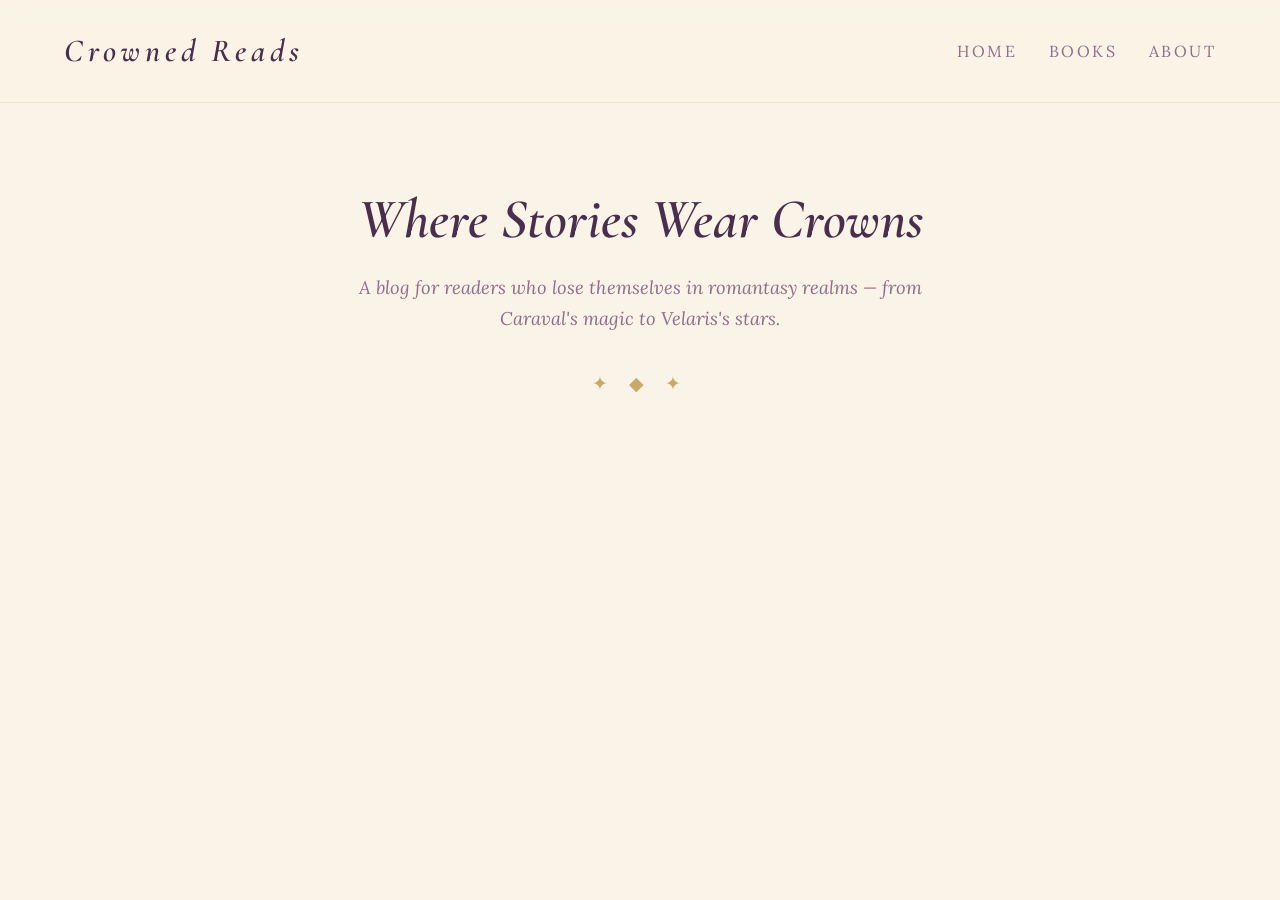
==== index.html @ 57300df1 "2. aşama tamamladım.Pageler kaldı." ====
<!DOCTYPE html>
<html lang="en">
<head>
  <meta charset="UTF-8" />
  <meta name="viewport" content="width=device-width, initial-scale=1.0" />
  <title>Crowned Reads — A Romantasy Book Blog</title>

  <!-- Google Fonts: Cormorant Garamond (italic headings) + Lora (body) -->
  <link rel="preconnect" href="https://fonts.googleapis.com" />
  <link rel="preconnect" href="https://fonts.gstatic.com" crossorigin />
  <link
    href="https://fonts.googleapis.com/css2?family=Cormorant+Garamond:ital,wght@0,400;0,600;1,400;1,600&family=Lora:wght@400;600&display=swap"
    rel="stylesheet"
  />

  <!-- Our compiled stylesheet -->
  <link rel="stylesheet" href="css/main.css" />
</head>

 <body>
  <!-- ============== HEADER ============== -->
  <header class="site-header">
    <div class="container site-header__inner">

    <!-- Logo -->
    <a href="index.html" class="logo">
      <span class="logo__text">Crowned Reads</span>
    </a>

    <!-- Navigation -->
    <nav class="main-nav">
      <ul class="main-nav__list">
        <li><a href="index.html" class="main-nav__link">Home</a></li>
        <li><a href="book.html" class="main-nav__link">Books</a></li>
        <li><a href="about.html" class="main-nav__link">About</a></li>
      </ul>
    </nav>

    </div>
  </header>

  <!-- ============== HERO ============== -->
  <section class="hero">
    <div class="container">
      <h1 class="hero__title">Where Stories Wear Crowns</h1>
      <p class="hero__subtitle">
        A blog for readers who lose themselves in romantasy realms —
        from Caraval's magic to Velaris's stars.
      </p>
      <div class="divider">✦ ◆ ✦</div>
    </div>
  </section>

  <!-- JavaScript -->
  <script src="js/main.js"></script>
</body>
</html>
---- css/main.css ----
* {
  margin: 0;
  padding: 0;
  -webkit-box-sizing: border-box;
          box-sizing: border-box;
}

body {
  font-family: "Lora", "Georgia", serif;
  font-size: 16px;
  line-height: 1.7;
  color: #2C1B2E;
  background-color: #FAF3E7;
  min-height: 100vh;
}

h1, h2, h3, h4 {
  font-family: "Cormorant Garamond", "Georgia", serif;
  font-style: italic;
  color: #4A2E4D;
  font-weight: 600;
  line-height: 1.3;
}

h1 {
  font-size: 3rem;
}

h2 {
  font-size: 2.25rem;
}

h3 {
  font-size: 1.5rem;
}

p {
  margin-bottom: 1rem;
}

a {
  color: #8E6E8A;
  text-decoration: none;
  -webkit-transition: color 0.3s ease;
  transition: color 0.3s ease;
}
a:hover {
  color: #D8A7B1;
}

.container {
  max-width: 1200px;
  margin: 0 auto;
  padding: 0 1.5rem;
}

.divider {
  display: -webkit-box;
  display: -ms-flexbox;
  display: flex;
  -webkit-box-align: center;
      -ms-flex-align: center;
          align-items: center;
  -webkit-box-pack: center;
      -ms-flex-pack: center;
          justify-content: center;
  margin: 2rem 0;
  color: #C9A86A;
  font-size: 1.2rem;
  letter-spacing: 0.5rem;
}

.site-header {
  background-color: rgba(250, 243, 231, 0.92);
  border-bottom: 1px solid rgba(142, 110, 138, 0.15);
  padding: 1.5rem 0;
  position: sticky;
  top: 0;
  z-index: 100;
  backdrop-filter: blur(8px);
}
.site-header__inner {
  display: -webkit-box;
  display: -ms-flexbox;
  display: flex;
  -webkit-box-align: center;
      -ms-flex-align: center;
          align-items: center;
  -webkit-box-pack: justify;
      -ms-flex-pack: justify;
          justify-content: space-between;
  gap: 2rem;
  -ms-flex-wrap: wrap;
      flex-wrap: wrap;
}

.logo {
  text-decoration: none;
  display: inline-block;
}
.logo__text {
  font-family: "Cormorant Garamond", "Georgia", serif;
  font-style: italic;
  font-weight: 600;
  font-size: 2rem;
  color: #4A2E4D;
  letter-spacing: 0.15em;
  -webkit-transition: color 0.3s ease;
  transition: color 0.3s ease;
}
.logo:hover .logo__text {
  color: #8E6E8A;
}

.main-nav__list {
  list-style: none;
  display: -webkit-box;
  display: -ms-flexbox;
  display: flex;
  gap: 2rem;
}
.main-nav__link {
  font-family: "Lora", "Georgia", serif;
  font-size: 1rem;
  color: #8E6E8A;
  text-transform: uppercase;
  letter-spacing: 0.15em;
  padding: 0.5rem 0;
  position: relative;
}
.main-nav__link::after {
  content: "";
  position: absolute;
  bottom: 0;
  left: 50%;
  width: 0;
  height: 1px;
  background-color: #C9A86A;
  -webkit-transition: all 0.3s ease;
  transition: all 0.3s ease;
  -webkit-transform: translateX(-50%);
          transform: translateX(-50%);
}
.main-nav__link:hover {
  color: #4A2E4D;
}
.main-nav__link:hover::after {
  width: 100%;
}

.hero {
  text-align: center;
  padding: 5rem 0 3rem;
}
.hero__title {
  font-size: 3.5rem;
  margin-bottom: 1rem;
}
.hero__subtitle {
  font-size: 1.15rem;
  color: #8E6E8A;
  max-width: 600px;
  margin: 0 auto 2rem;
  font-style: italic;
}/*# sourceMappingURL=main.css.map */
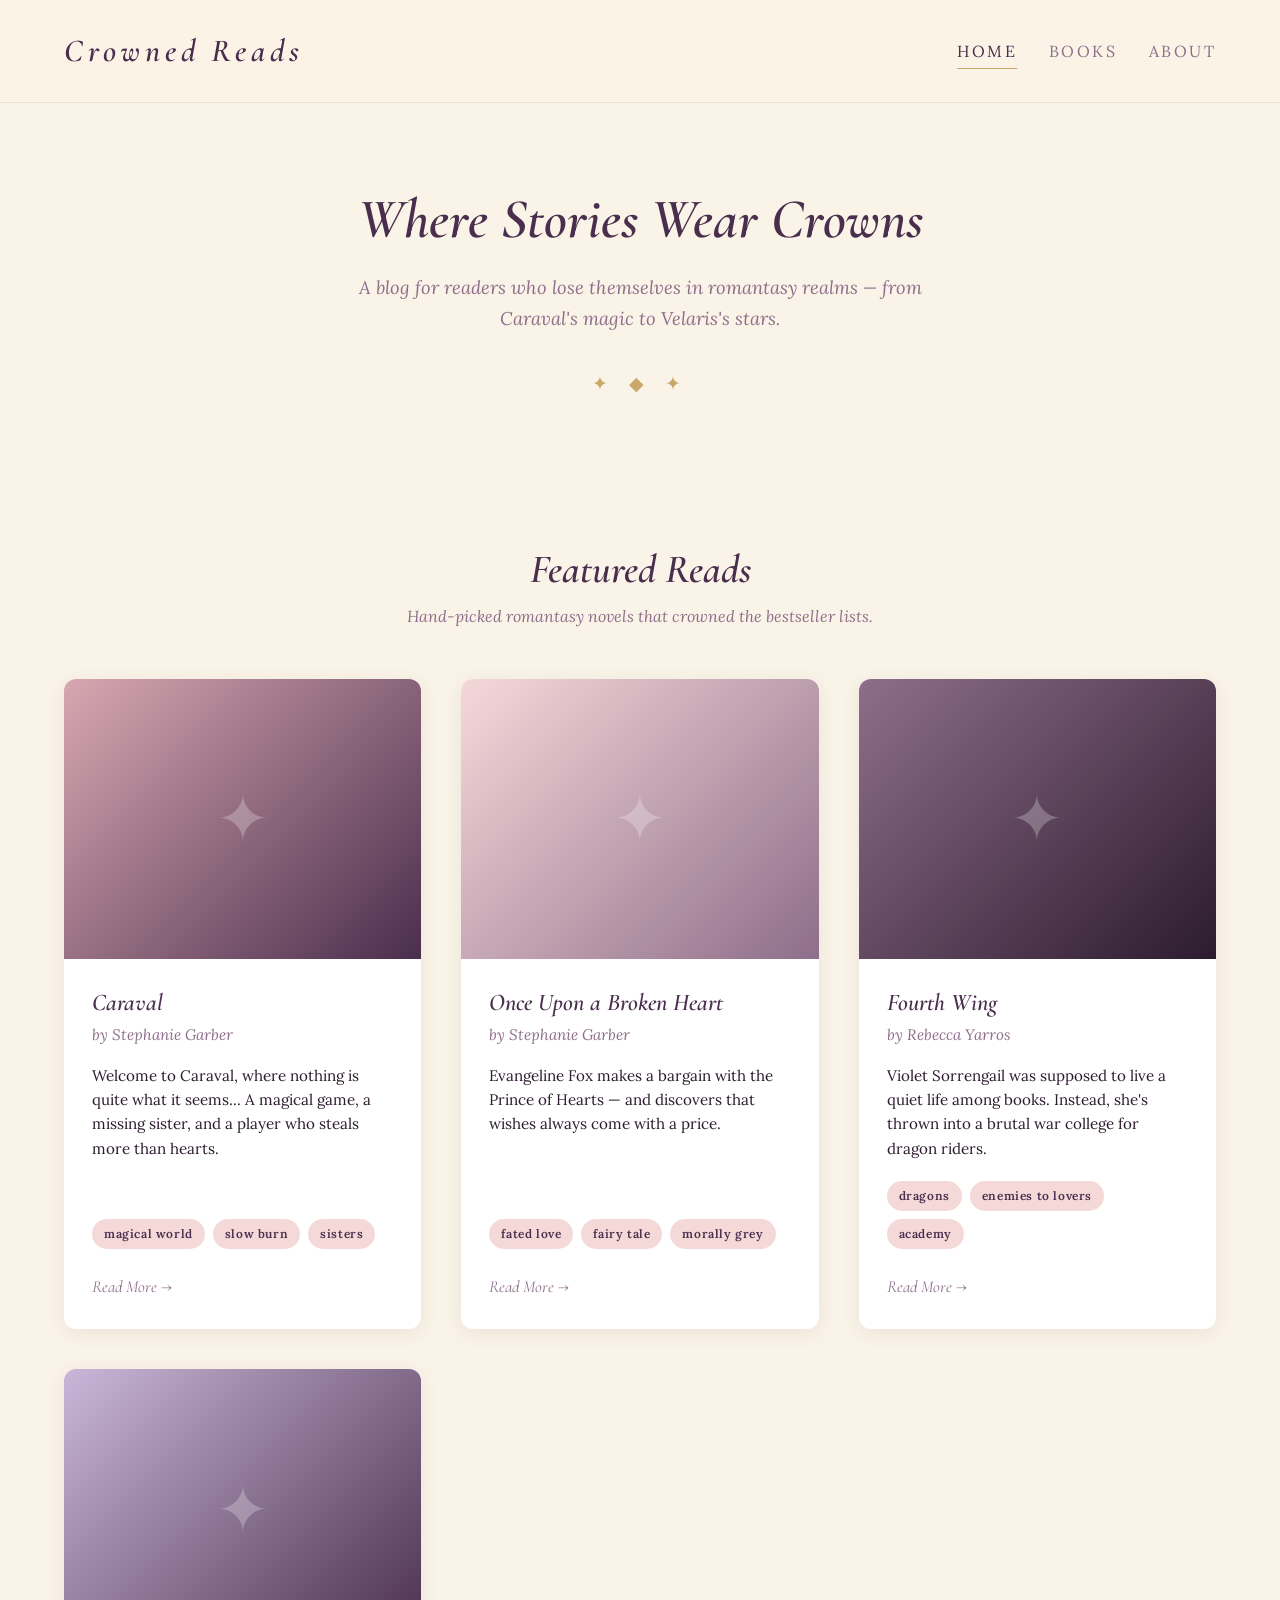
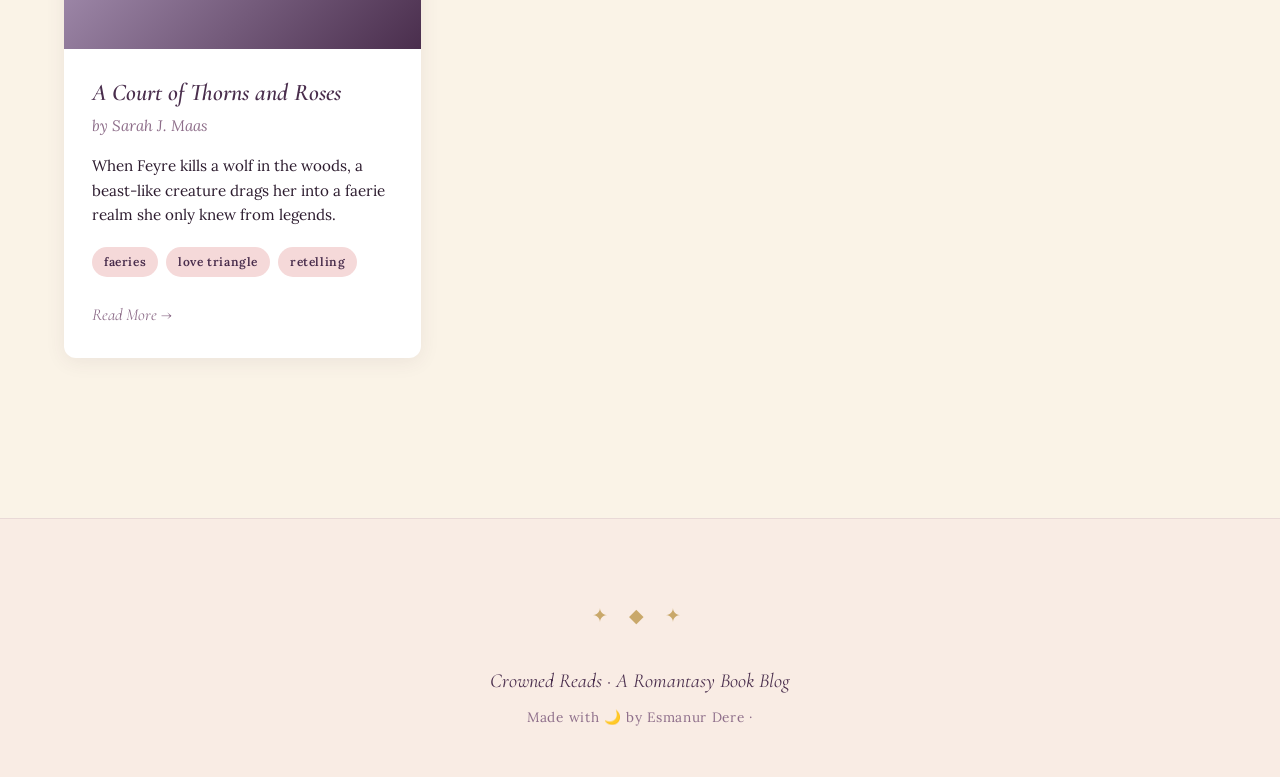
==== commit 761f9ea4: "Stage 3.1: Portre eklendi-Cardlar acildi." ====
--- a/index.html
+++ b/index.html
@@ -5,7 +5,7 @@
   <meta name="viewport" content="width=device-width, initial-scale=1.0" />
   <title>Crowned Reads — A Romantasy Book Blog</title>
 
-  <!-- Google Fonts: Cormorant Garamond (italic headings) + Lora (body) -->
+  <!-- Google Fonts -->
   <link rel="preconnect" href="https://fonts.googleapis.com" />
   <link rel="preconnect" href="https://fonts.gstatic.com" crossorigin />
   <link
@@ -13,29 +13,24 @@
     rel="stylesheet"
   />
 
-  <!-- Our compiled stylesheet -->
   <link rel="stylesheet" href="css/main.css" />
 </head>
 
- <body>
+<body>
+
   <!-- ============== HEADER ============== -->
   <header class="site-header">
     <div class="container site-header__inner">
-
-    <!-- Logo -->
-    <a href="index.html" class="logo">
-      <span class="logo__text">Crowned Reads</span>
-    </a>
-
-    <!-- Navigation -->
-    <nav class="main-nav">
-      <ul class="main-nav__list">
-        <li><a href="index.html" class="main-nav__link">Home</a></li>
-        <li><a href="book.html" class="main-nav__link">Books</a></li>
-        <li><a href="about.html" class="main-nav__link">About</a></li>
-      </ul>
-    </nav>
-
+      <a href="index.html" class="logo">
+        <span class="logo__text">Crowned Reads</span>
+      </a>
+      <nav class="main-nav">
+        <ul class="main-nav__list">
+          <li><a href="index.html" class="main-nav__link main-nav__link--active">Home</a></li>
+          <li><a href="book.html" class="main-nav__link">Books</a></li>
+          <li><a href="about.html" class="main-nav__link">About</a></li>
+        </ul>
+      </nav>
     </div>
   </header>
 
@@ -51,7 +46,117 @@
     </div>
   </section>
 
-  <!-- JavaScript -->
+  <!-- ============== BOOK GRID ============== -->
+  <section class="books">
+    <div class="container">
+      <h2 class="section-title">Featured Reads</h2>
+      <p class="section-subtitle">
+        Hand-picked romantasy novels that crowned the bestseller lists.
+      </p>
+
+      <div class="book-grid">
+
+        <!-- Book 1: Caraval -->
+        <article class="book-card">
+          <div class="book-card__cover book-card__cover--caraval">
+            <img src="images/caraval.jpg" alt="Caraval book cover" onerror="this.style.display='none'" />
+          </div>
+          <div class="book-card__body">
+            <h3 class="book-card__title">Caraval</h3>
+            <p class="book-card__author">by Stephanie Garber</p>
+            <p class="book-card__excerpt">
+              Welcome to Caraval, where nothing is quite what it seems...
+              A magical game, a missing sister, and a player who steals more than hearts.
+            </p>
+            <div class="book-card__tags">
+              <span class="tag">magical world</span>
+              <span class="tag">slow burn</span>
+              <span class="tag">sisters</span>
+            </div>
+            <a href="book.html" class="book-card__link">Read More →</a>
+          </div>
+        </article>
+
+        <!-- Book 2: Once Upon a Broken Heart -->
+        <article class="book-card">
+          <div class="book-card__cover book-card__cover--once-upon">
+            <img src="images/once-upon.jpg" alt="Once Upon a Broken Heart book cover" onerror="this.style.display='none'" />
+          </div>
+          <div class="book-card__body">
+            <h3 class="book-card__title">Once Upon a Broken Heart</h3>
+            <p class="book-card__author">by Stephanie Garber</p>
+            <p class="book-card__excerpt">
+              Evangeline Fox makes a bargain with the Prince of Hearts —
+              and discovers that wishes always come with a price.
+            </p>
+            <div class="book-card__tags">
+              <span class="tag">fated love</span>
+              <span class="tag">fairy tale</span>
+              <span class="tag">morally grey</span>
+            </div>
+            <a href="book.html" class="book-card__link">Read More →</a>
+          </div>
+        </article>
+
+        <!-- Book 3: Fourth Wing -->
+        <article class="book-card">
+          <div class="book-card__cover book-card__cover--fourth-wing">
+            <img src="images/fourth-wing.jpg" alt="Fourth Wing book cover" onerror="this.style.display='none'" />
+          </div>
+          <div class="book-card__body">
+            <h3 class="book-card__title">Fourth Wing</h3>
+            <p class="book-card__author">by Rebecca Yarros</p>
+            <p class="book-card__excerpt">
+              Violet Sorrengail was supposed to live a quiet life among books.
+              Instead, she's thrown into a brutal war college for dragon riders.
+            </p>
+            <div class="book-card__tags">
+              <span class="tag">dragons</span>
+              <span class="tag">enemies to lovers</span>
+              <span class="tag">academy</span>
+            </div>
+            <a href="book.html" class="book-card__link">Read More →</a>
+          </div>
+        </article>
+
+        <!-- Book 4: ACOTAR -->
+        <article class="book-card">
+          <div class="book-card__cover book-card__cover--acotar">
+            <img src="images/acotar.jpg" alt="A Court of Thorns and Roses book cover" onerror="this.style.display='none'" />
+          </div>
+          <div class="book-card__body">
+            <h3 class="book-card__title">A Court of Thorns and Roses</h3>
+            <p class="book-card__author">by Sarah J. Maas</p>
+            <p class="book-card__excerpt">
+              When Feyre kills a wolf in the woods, a beast-like creature drags her
+              into a faerie realm she only knew from legends.
+            </p>
+            <div class="book-card__tags">
+              <span class="tag">faeries</span>
+              <span class="tag">love triangle</span>
+              <span class="tag">retelling</span>
+            </div>
+            <a href="book.html" class="book-card__link">Read More →</a>
+          </div>
+        </article>
+
+      </div>
+    </div>
+  </section>
+
+  <!-- ============== FOOTER ============== -->
+  <footer class="site-footer">
+    <div class="container">
+      <div class="divider">✦ ◆ ✦</div>
+      <p class="site-footer__text">
+        Crowned Reads · A Romantasy Book Blog
+      </p>
+      <p class="site-footer__credit">
+        Made with 🌙 by Esmanur Dere ·
+      </p>
+    </div>
+  </footer>
+
   <script src="js/main.js"></script>
 </body>
 </html>
--- a/css/main.css
+++ b/css/main.css
@@ -1,3 +1,4 @@
+@charset "UTF-8";
 * {
   margin: 0;
   padding: 0;
@@ -147,6 +148,12 @@
 .main-nav__link:hover::after {
   width: 100%;
 }
+.main-nav__link--active {
+  color: #4A2E4D;
+}
+.main-nav__link--active::after {
+  width: 100%;
+}
 
 .hero {
   text-align: center;
@@ -162,4 +169,468 @@
   max-width: 600px;
   margin: 0 auto 2rem;
   font-style: italic;
+}
+
+.section-title {
+  text-align: center;
+  font-size: 2.5rem;
+  margin-bottom: 0.5rem;
+}
+
+.section-subtitle {
+  text-align: center;
+  color: #8E6E8A;
+  font-style: italic;
+  margin-bottom: 3rem;
+}
+
+.books {
+  padding: 4rem 0 6rem;
+}
+
+.book-grid {
+  display: grid;
+  grid-template-columns: repeat(auto-fit, minmax(280px, 1fr));
+  gap: 2.5rem;
+}
+
+.book-card {
+  background-color: white;
+  border-radius: 12px;
+  overflow: hidden;
+  -webkit-box-shadow: 0 4px 20px rgba(74, 46, 77, 0.08);
+          box-shadow: 0 4px 20px rgba(74, 46, 77, 0.08);
+  -webkit-transition: -webkit-transform 0.4s ease, -webkit-box-shadow 0.4s ease;
+  transition: -webkit-transform 0.4s ease, -webkit-box-shadow 0.4s ease;
+  transition: transform 0.4s ease, box-shadow 0.4s ease;
+  transition: transform 0.4s ease, box-shadow 0.4s ease, -webkit-transform 0.4s ease, -webkit-box-shadow 0.4s ease;
+  display: -webkit-box;
+  display: -ms-flexbox;
+  display: flex;
+  -webkit-box-orient: vertical;
+  -webkit-box-direction: normal;
+      -ms-flex-direction: column;
+          flex-direction: column;
+}
+.book-card:hover {
+  -webkit-transform: translateY(-6px);
+          transform: translateY(-6px);
+  -webkit-box-shadow: 0 6px 24px rgba(74, 46, 77, 0.15);
+          box-shadow: 0 6px 24px rgba(74, 46, 77, 0.15);
+}
+.book-card__cover {
+  height: 280px;
+  position: relative;
+  overflow: hidden;
+  display: -webkit-box;
+  display: -ms-flexbox;
+  display: flex;
+  -webkit-box-align: center;
+      -ms-flex-align: center;
+          align-items: center;
+  -webkit-box-pack: center;
+      -ms-flex-pack: center;
+          justify-content: center;
+}
+.book-card__cover img {
+  width: 100%;
+  height: 100%;
+  -o-object-fit: cover;
+     object-fit: cover;
+  -o-object-position: center;
+     object-position: center;
+}
+.book-card__cover--caraval {
+  background: linear-gradient(135deg, #D8A7B1 0%, #4A2E4D 100%);
+}
+.book-card__cover--once-upon {
+  background: linear-gradient(135deg, #F5D9D9 0%, #8E6E8A 100%);
+}
+.book-card__cover--fourth-wing {
+  background: linear-gradient(135deg, #8E6E8A 0%, #2C1B2E 100%);
+}
+.book-card__cover--acotar {
+  background: linear-gradient(135deg, #C9B6D8 0%, #4A2E4D 100%);
+}
+.book-card__cover::after {
+  content: "✦";
+  position: absolute;
+  font-size: 4rem;
+  color: rgba(255, 255, 255, 0.25);
+  pointer-events: none;
+  z-index: 0;
+}
+.book-card__cover img {
+  position: relative;
+  z-index: 1;
+}
+.book-card__body {
+  padding: 1.75rem;
+  display: -webkit-box;
+  display: -ms-flexbox;
+  display: flex;
+  -webkit-box-orient: vertical;
+  -webkit-box-direction: normal;
+      -ms-flex-direction: column;
+          flex-direction: column;
+  -webkit-box-flex: 1;
+      -ms-flex: 1;
+          flex: 1;
+}
+.book-card__title {
+  font-size: 1.5rem;
+  margin-bottom: 0.25rem;
+  color: #4A2E4D;
+}
+.book-card__author {
+  font-style: italic;
+  color: #8E6E8A;
+  margin-bottom: 1rem;
+  font-size: 0.95rem;
+}
+.book-card__excerpt {
+  color: #2C1B2E;
+  font-size: 0.95rem;
+  margin-bottom: 1.25rem;
+  line-height: 1.6;
+  -webkit-box-flex: 1;
+      -ms-flex: 1;
+          flex: 1;
+}
+.book-card__tags {
+  display: -webkit-box;
+  display: -ms-flexbox;
+  display: flex;
+  -ms-flex-wrap: wrap;
+      flex-wrap: wrap;
+  gap: 0.5rem;
+  margin-bottom: 1.5rem;
+}
+.book-card__link {
+  font-family: "Cormorant Garamond", "Georgia", serif;
+  font-style: italic;
+  font-size: 1.05rem;
+  color: #8E6E8A;
+  -ms-flex-item-align: start;
+      align-self: flex-start;
+  -webkit-transition: color 0.3s ease, -webkit-transform 0.3s ease;
+  transition: color 0.3s ease, -webkit-transform 0.3s ease;
+  transition: color 0.3s ease, transform 0.3s ease;
+  transition: color 0.3s ease, transform 0.3s ease, -webkit-transform 0.3s ease;
+  display: inline-block;
+}
+.book-card__link:hover {
+  color: #4A2E4D;
+  -webkit-transform: translateX(4px);
+          transform: translateX(4px);
+}
+
+.tag {
+  background-color: #F5D9D9;
+  color: #4A2E4D;
+  font-size: 0.75rem;
+  font-weight: 600;
+  padding: 0.3rem 0.75rem;
+  border-radius: 50px;
+  letter-spacing: 0.05em;
+  text-transform: lowercase;
+  -webkit-transition: background-color 0.3s ease;
+  transition: background-color 0.3s ease;
+}
+.tag:hover {
+  background-color: #D8A7B1;
+  color: white;
+}
+
+.back-link {
+  display: inline-block;
+  margin-bottom: 2rem;
+  color: #8E6E8A;
+  font-style: italic;
+  font-size: 0.95rem;
+  -webkit-transition: color 0.3s ease, -webkit-transform 0.3s ease;
+  transition: color 0.3s ease, -webkit-transform 0.3s ease;
+  transition: color 0.3s ease, transform 0.3s ease;
+  transition: color 0.3s ease, transform 0.3s ease, -webkit-transform 0.3s ease;
+}
+.back-link:hover {
+  color: #4A2E4D;
+  -webkit-transform: translateX(-4px);
+          transform: translateX(-4px);
+}
+
+.book-detail {
+  padding: 3rem 0 5rem;
+}
+.book-detail__layout {
+  display: grid;
+  grid-template-columns: 1fr 1.5fr;
+  gap: 3rem;
+  margin-bottom: 3rem;
+}
+.book-detail__cover {
+  height: 500px;
+  border-radius: 12px;
+  overflow: hidden;
+  position: relative;
+  -webkit-box-shadow: 0 6px 24px rgba(74, 46, 77, 0.15);
+          box-shadow: 0 6px 24px rgba(74, 46, 77, 0.15);
+  display: -webkit-box;
+  display: -ms-flexbox;
+  display: flex;
+  -webkit-box-align: center;
+      -ms-flex-align: center;
+          align-items: center;
+  -webkit-box-pack: center;
+      -ms-flex-pack: center;
+          justify-content: center;
+}
+.book-detail__cover img {
+  width: 100%;
+  height: 100%;
+  -o-object-fit: cover;
+     object-fit: cover;
+  position: relative;
+  z-index: 1;
+}
+.book-detail__cover::after {
+  content: "✦";
+  position: absolute;
+  font-size: 6rem;
+  color: rgba(255, 255, 255, 0.3);
+  z-index: 0;
+}
+.book-detail__title {
+  font-size: 3rem;
+  margin-bottom: 0.25rem;
+}
+.book-detail__author {
+  font-style: italic;
+  color: #8E6E8A;
+  font-size: 1.15rem;
+  margin-bottom: 1.5rem;
+}
+.book-detail__tags {
+  display: -webkit-box;
+  display: -ms-flexbox;
+  display: flex;
+  -ms-flex-wrap: wrap;
+      flex-wrap: wrap;
+  gap: 0.5rem;
+  margin-bottom: 2rem;
+}
+.book-detail__description {
+  font-size: 1.05rem;
+  line-height: 1.8;
+  margin-bottom: 1.25rem;
+  color: #2C1B2E;
+}
+.book-detail__meta {
+  margin-top: 2rem;
+  padding-top: 1.5rem;
+  border-top: 1px solid rgba(142, 110, 138, 0.2);
+}
+.book-detail__meta p {
+  margin-bottom: 0.5rem;
+  color: #8E6E8A;
+  font-size: 0.95rem;
+}
+.book-detail__meta p strong {
+  color: #4A2E4D;
+  font-weight: 600;
+}
+
+.comments {
+  margin-top: 3rem;
+}
+
+.comment-form {
+  background-color: rgba(245, 217, 217, 0.3);
+  border: 1px dashed rgba(142, 110, 138, 0.4);
+  border-radius: 12px;
+  padding: 2rem;
+  text-align: center;
+  margin-bottom: 2.5rem;
+}
+.comment-form__placeholder {
+  color: #8E6E8A;
+  font-style: italic;
+  margin: 0;
+}
+
+.comment {
+  background-color: white;
+  border-radius: 12px;
+  padding: 1.5rem 1.75rem;
+  margin-bottom: 1rem;
+  -webkit-box-shadow: 0 4px 20px rgba(74, 46, 77, 0.08);
+          box-shadow: 0 4px 20px rgba(74, 46, 77, 0.08);
+  border-left: 3px solid #C9A86A;
+}
+.comment__header {
+  display: -webkit-box;
+  display: -ms-flexbox;
+  display: flex;
+  -webkit-box-pack: justify;
+      -ms-flex-pack: justify;
+          justify-content: space-between;
+  -webkit-box-align: baseline;
+      -ms-flex-align: baseline;
+          align-items: baseline;
+  margin-bottom: 0.75rem;
+  -ms-flex-wrap: wrap;
+      flex-wrap: wrap;
+  gap: 0.5rem;
+}
+.comment__author {
+  font-family: "Cormorant Garamond", "Georgia", serif;
+  font-style: italic;
+  font-weight: 600;
+  color: #4A2E4D;
+  font-size: 1.15rem;
+}
+.comment__date {
+  font-size: 0.85rem;
+  color: #8E6E8A;
+}
+.comment__text {
+  color: #2C1B2E;
+  line-height: 1.7;
+  margin: 0;
+}
+
+.about {
+  padding: 3rem 0 5rem;
+}
+.about__title {
+  text-align: center;
+  font-size: 3rem;
+  margin-bottom: 1rem;
+}
+.about__content {
+  max-width: 720px;
+  margin: 0 auto;
+}
+.about__content p {
+  font-size: 1.05rem;
+  line-height: 1.8;
+  margin-bottom: 1.25rem;
+}
+.about__content p em {
+  font-style: italic;
+  color: #8E6E8A;
+}
+.about__content p strong {
+  color: #4A2E4D;
+  font-weight: 600;
+}
+.about__content h2 {
+  font-size: 1.75rem;
+  margin-top: 2.5rem;
+  margin-bottom: 1rem;
+  text-align: center;
+}
+.about__list {
+  list-style: none;
+  text-align: center;
+  margin-bottom: 2rem;
+}
+.about__list li {
+  font-family: "Cormorant Garamond", "Georgia", serif;
+  font-style: italic;
+  color: #8E6E8A;
+  padding: 0.4rem 0;
+  font-size: 1.1rem;
+}
+.about__list li::before {
+  content: "✦ ";
+  color: #C9A86A;
+}
+
+.about__author {
+  display: grid;
+  grid-template-columns: 220px 1fr;
+  gap: 2.5rem;
+  -webkit-box-align: center;
+      -ms-flex-align: center;
+          align-items: center;
+  margin-top: 2rem;
+  padding: 2rem 0;
+}
+
+.about__portrait {
+  width: 220px;
+  height: 220px;
+  position: relative;
+  border-radius: 12px;
+  overflow: hidden;
+  -webkit-box-shadow: 0 6px 24px rgba(74, 46, 77, 0.15);
+          box-shadow: 0 6px 24px rgba(74, 46, 77, 0.15);
+  border: 3px solid #C9A86A;
+}
+.about__portrait::before {
+  content: "";
+  position: absolute;
+  inset: 6px;
+  border: 1px solid rgba(250, 243, 231, 0.85);
+  border-radius: calc(12px - 4px);
+  z-index: 2;
+  pointer-events: none;
+}
+.about__portrait::after {
+  content: "✦";
+  position: absolute;
+  top: -14px;
+  left: 50%;
+  -webkit-transform: translateX(-50%);
+          transform: translateX(-50%);
+  background-color: #FAF3E7;
+  color: #C9A86A;
+  font-size: 1.1rem;
+  padding: 0 0.5rem;
+  z-index: 3;
+}
+.about__portrait img {
+  width: 100%;
+  height: 100%;
+  -o-object-fit: cover;
+     object-fit: cover;
+  -o-object-position: center top;
+     object-position: center top;
+  display: block;
+  -webkit-transition: -webkit-transform 0.6s ease;
+  transition: -webkit-transform 0.6s ease;
+  transition: transform 0.6s ease;
+  transition: transform 0.6s ease, -webkit-transform 0.6s ease;
+}
+.about__portrait:hover img {
+  -webkit-transform: scale(1.05);
+          transform: scale(1.05);
+}
+
+.about__bio p {
+  margin-bottom: 1rem;
+}
+.about__bio p:last-child {
+  margin-bottom: 0;
+}
+
+.site-footer {
+  background-color: rgba(245, 217, 217, 0.3);
+  border-top: 1px solid rgba(142, 110, 138, 0.15);
+  padding: 3rem 0 2rem;
+  text-align: center;
+  margin-top: 4rem;
+}
+.site-footer__text {
+  font-family: "Cormorant Garamond", "Georgia", serif;
+  font-style: italic;
+  font-size: 1.25rem;
+  color: #4A2E4D;
+  margin-bottom: 0.5rem;
+}
+.site-footer__credit {
+  color: #8E6E8A;
+  font-size: 0.85rem;
+  letter-spacing: 0.05em;
 }/*# sourceMappingURL=main.css.map */
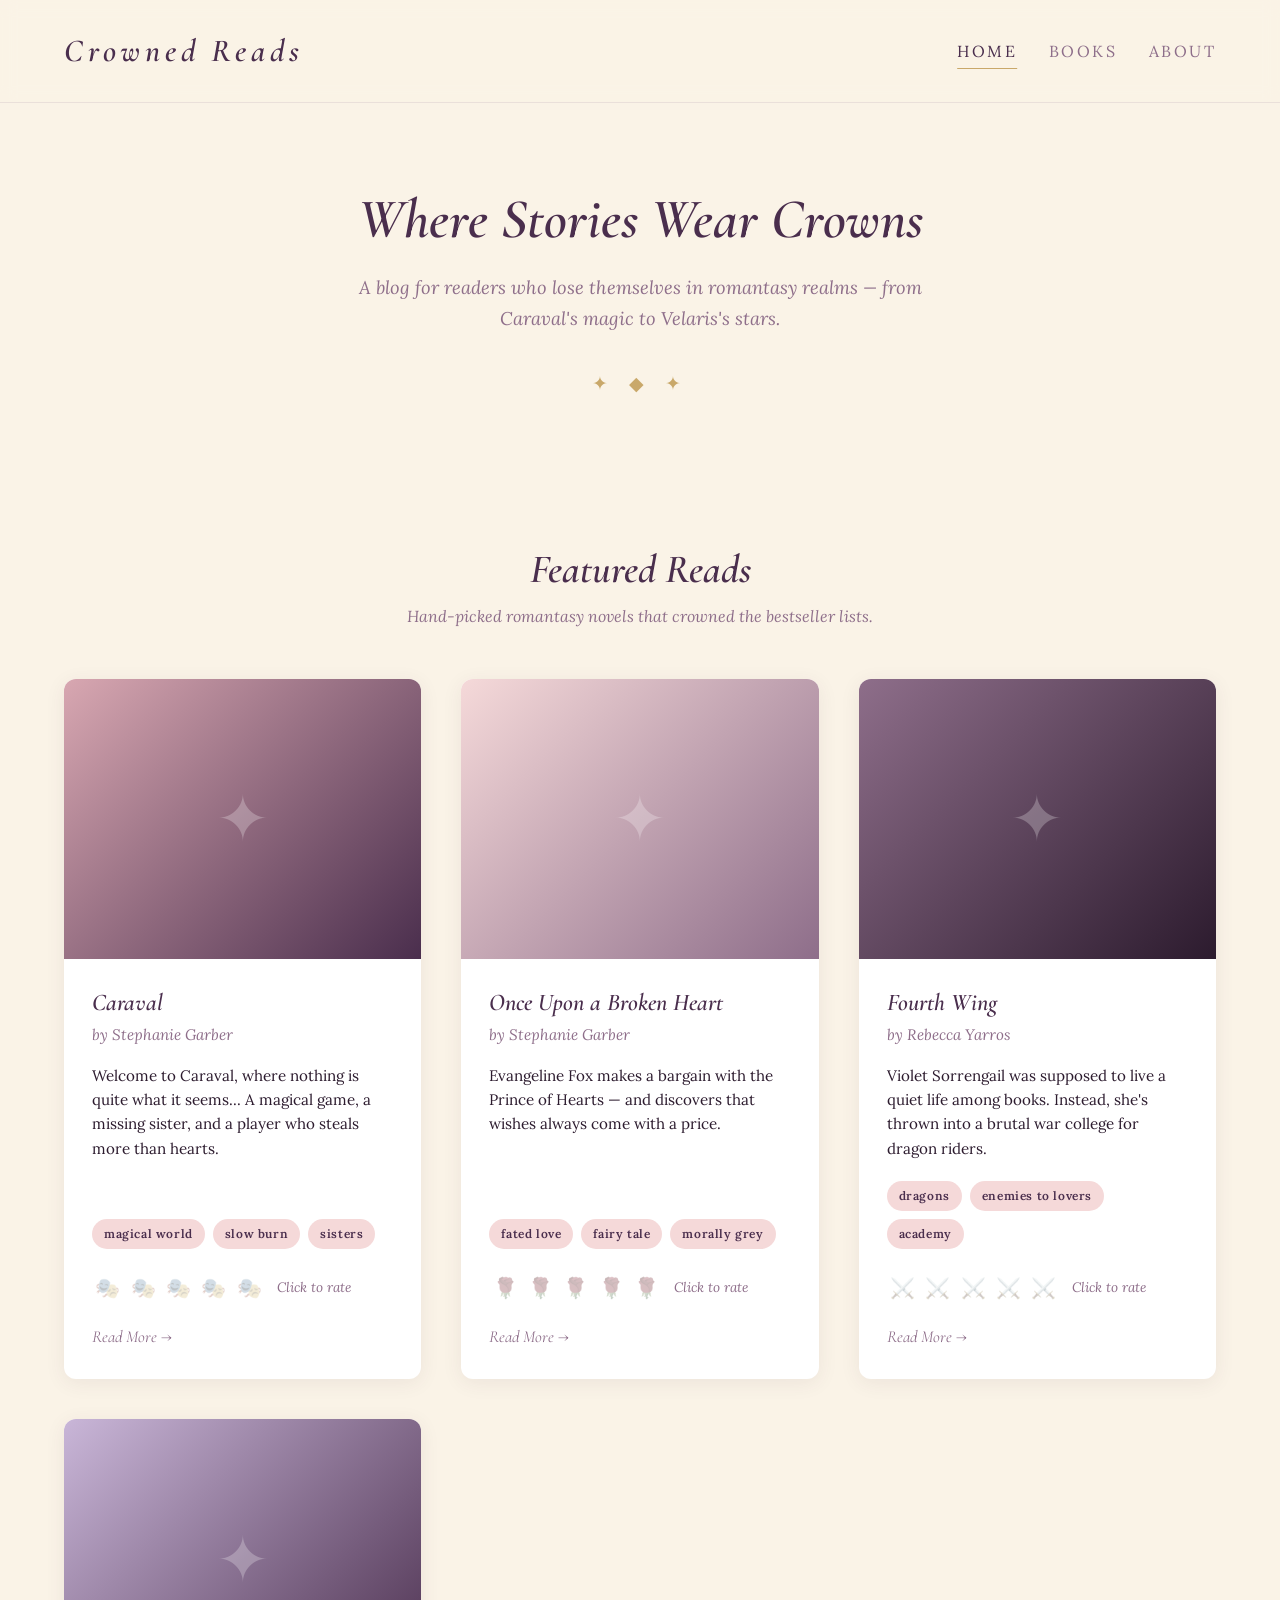
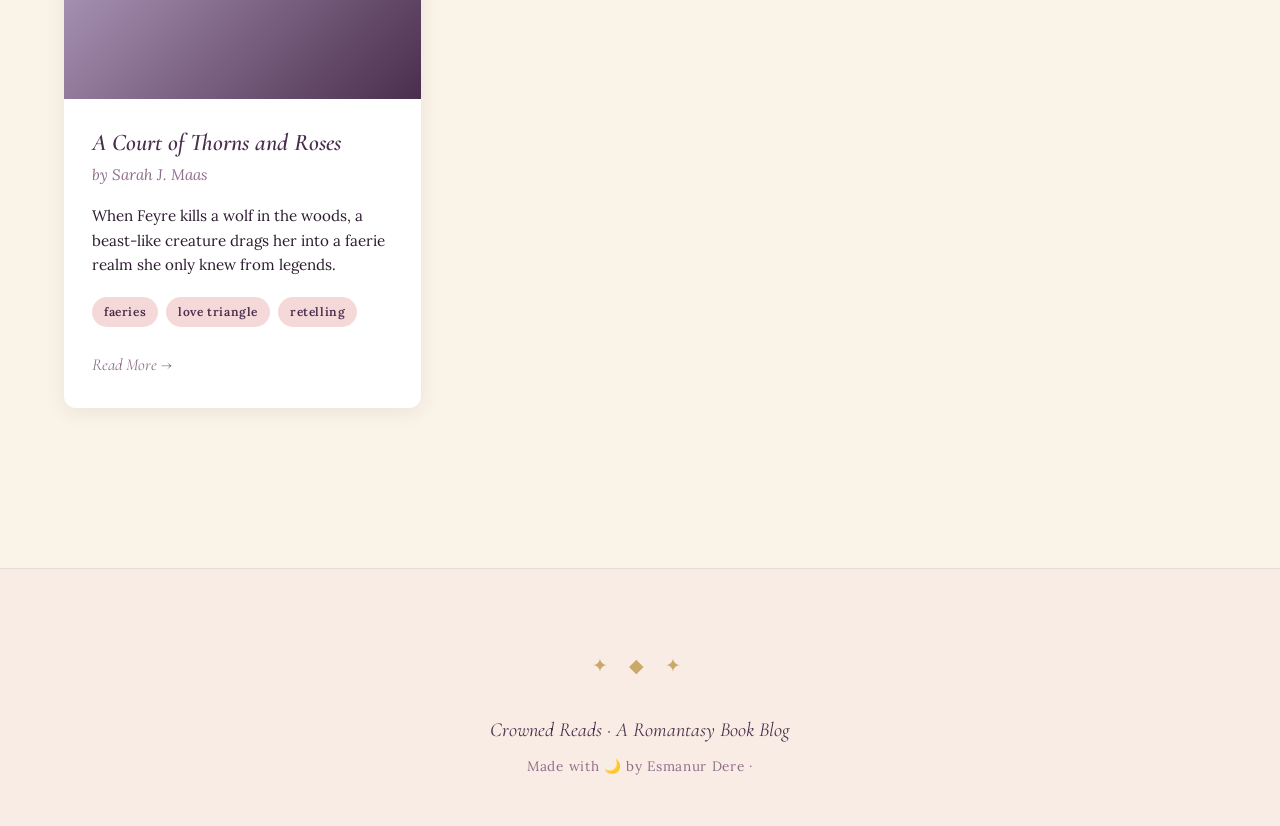
==== commit 8d7639b7: "Rating ekledim." ====
--- a/index.html
+++ b/index.html
@@ -73,6 +73,14 @@
               <span class="tag">slow burn</span>
               <span class="tag">sisters</span>
             </div>
+            <div class="book-rating" data-icon="🎭" data-book="caraval">
+  <button class="rating-icon" data-value="1" aria-label="Rate 1 of 5">🎭</button>
+  <button class="rating-icon" data-value="2" aria-label="Rate 2 of 5">🎭</button>
+  <button class="rating-icon" data-value="3" aria-label="Rate 3 of 5">🎭</button>
+  <button class="rating-icon" data-value="4" aria-label="Rate 4 of 5">🎭</button>
+  <button class="rating-icon" data-value="5" aria-label="Rate 5 of 5">🎭</button>
+  <span class="rating-text">Click to rate</span>
+            </div>
             <a href="book.html" class="book-card__link">Read More →</a>
           </div>
         </article>
@@ -94,6 +102,14 @@
               <span class="tag">fairy tale</span>
               <span class="tag">morally grey</span>
             </div>
+            <div class="book-rating" data-icon="🌹" data-book="once-upon">
+  <button class="rating-icon" data-value="1" aria-label="Rate 1 of 5">🌹</button>
+  <button class="rating-icon" data-value="2" aria-label="Rate 2 of 5">🌹</button>
+  <button class="rating-icon" data-value="3" aria-label="Rate 3 of 5">🌹</button>
+  <button class="rating-icon" data-value="4" aria-label="Rate 4 of 5">🌹</button>
+  <button class="rating-icon" data-value="5" aria-label="Rate 5 of 5">🌹</button>
+  <span class="rating-text">Click to rate</span>
+</div>
             <a href="book.html" class="book-card__link">Read More →</a>
           </div>
         </article>
@@ -115,6 +131,14 @@
               <span class="tag">enemies to lovers</span>
               <span class="tag">academy</span>
             </div>
+            <div class="book-rating" data-icon="⚔️" data-book="fourth-wing">
+  <button class="rating-icon" data-value="1" aria-label="Rate 1 of 5">⚔️</button>
+  <button class="rating-icon" data-value="2" aria-label="Rate 2 of 5">⚔️</button>
+  <button class="rating-icon" data-value="3" aria-label="Rate 3 of 5">⚔️</button>
+  <button class="rating-icon" data-value="4" aria-label="Rate 4 of 5">⚔️</button>
+  <button class="rating-icon" data-value="5" aria-label="Rate 5 of 5">⚔️</button>
+  <span class="rating-text">Click to rate</span>
+</div>
             <a href="book.html" class="book-card__link">Read More →</a>
           </div>
         </article>
--- a/css/main.css
+++ b/css/main.css
@@ -615,6 +615,56 @@
   margin-bottom: 0;
 }
 
+.book-rating {
+  display: -webkit-box;
+  display: -ms-flexbox;
+  display: flex;
+  -webkit-box-align: center;
+      -ms-flex-align: center;
+          align-items: center;
+  gap: 0.25rem;
+  margin-bottom: 1.25rem;
+  -ms-flex-wrap: wrap;
+      flex-wrap: wrap;
+}
+
+.rating-icon {
+  background: none;
+  border: none;
+  cursor: pointer;
+  font-size: 1.25rem;
+  padding: 0.15rem 0.2rem;
+  opacity: 0.3;
+  -webkit-filter: grayscale(60%);
+          filter: grayscale(60%);
+  -webkit-transition: opacity 0.2s ease, -webkit-transform 0.2s ease, -webkit-filter 0.2s ease;
+  transition: opacity 0.2s ease, -webkit-transform 0.2s ease, -webkit-filter 0.2s ease;
+  transition: opacity 0.2s ease, transform 0.2s ease, filter 0.2s ease;
+  transition: opacity 0.2s ease, transform 0.2s ease, filter 0.2s ease, -webkit-transform 0.2s ease, -webkit-filter 0.2s ease;
+  font-family: inherit;
+}
+.rating-icon:hover {
+  -webkit-transform: scale(1.2);
+          transform: scale(1.2);
+}
+.rating-icon--filled {
+  opacity: 1;
+  -webkit-filter: grayscale(0%);
+          filter: grayscale(0%);
+}
+.rating-icon--preview {
+  opacity: 0.7;
+  -webkit-filter: grayscale(20%);
+          filter: grayscale(20%);
+}
+
+.rating-text {
+  margin-left: 0.5rem;
+  font-size: 0.85rem;
+  font-style: italic;
+  color: #8E6E8A;
+}
+
 .site-footer {
   background-color: rgba(245, 217, 217, 0.3);
   border-top: 1px solid rgba(142, 110, 138, 0.15);
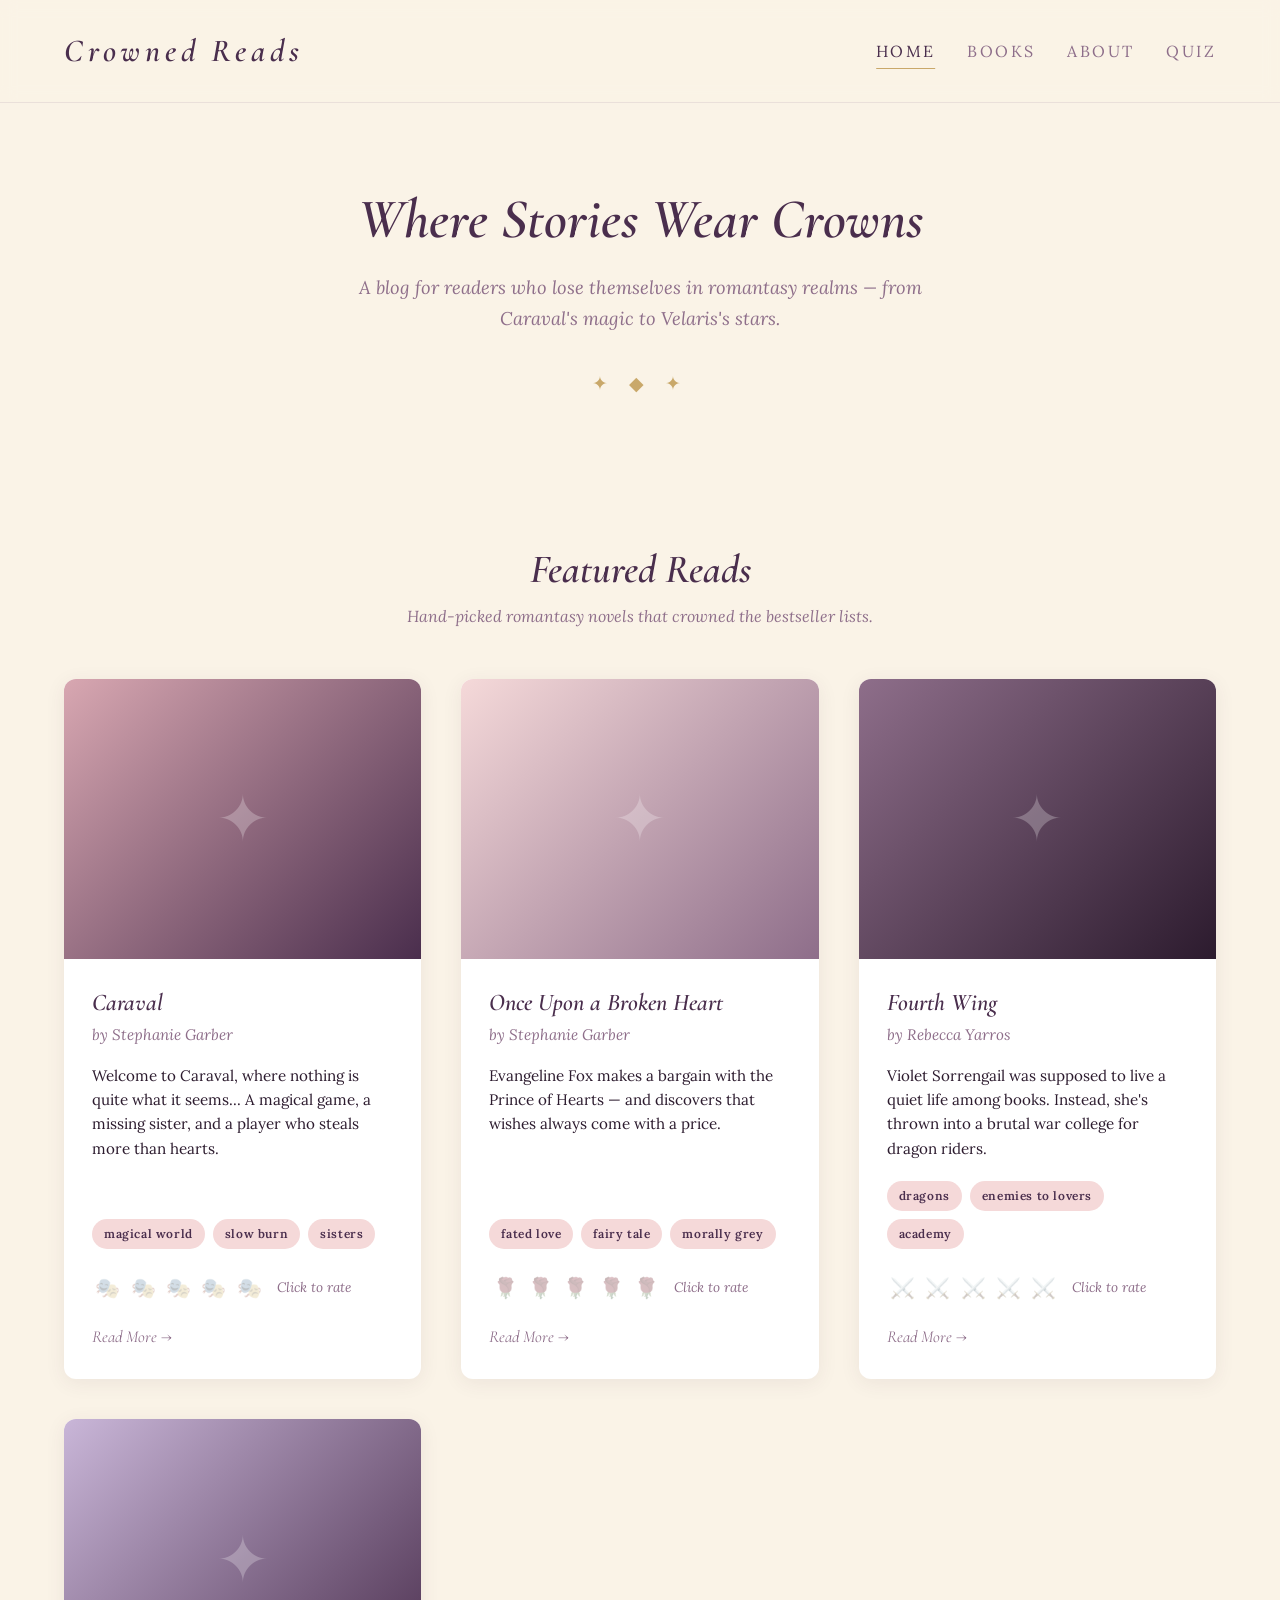
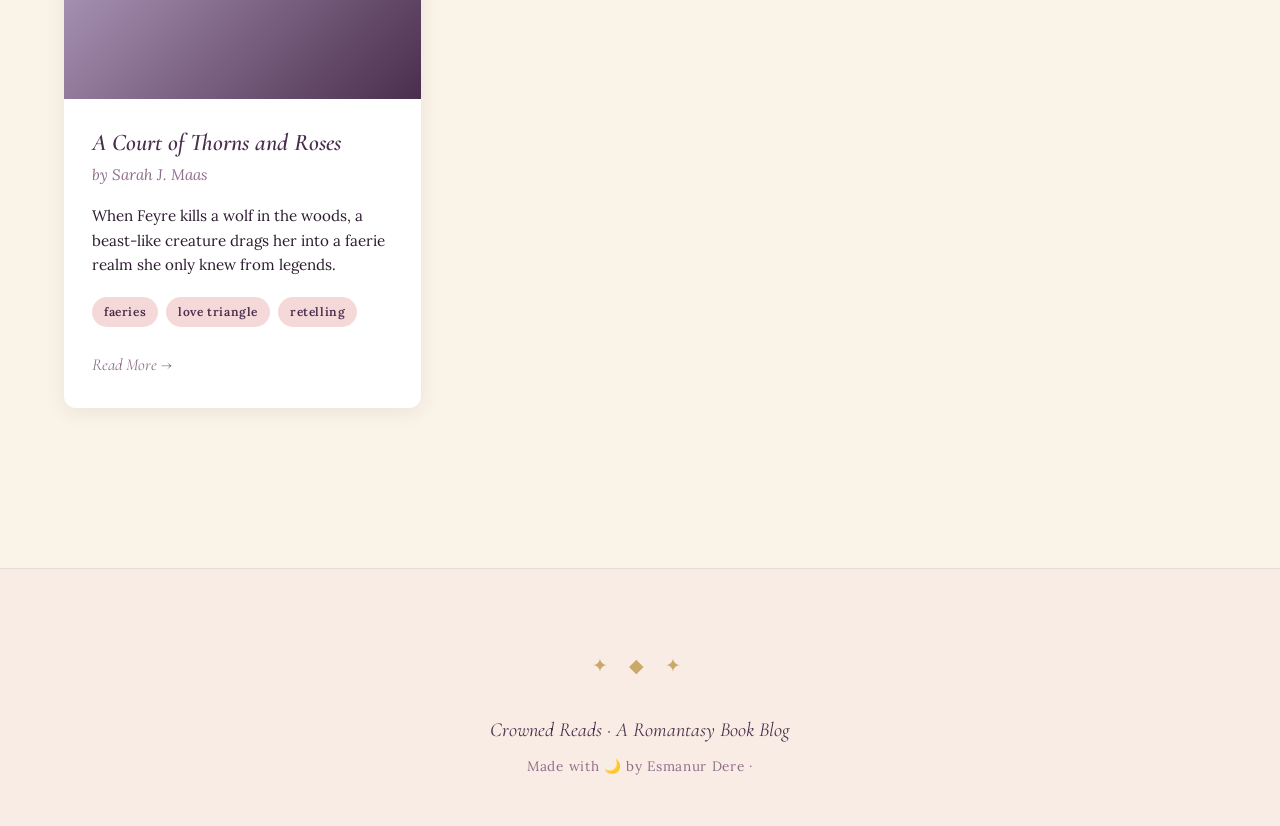
==== commit fb60b9e0: "Quiz Page eklendi.SCSS,js ve html i ile hazır." ====
--- a/index.html
+++ b/index.html
@@ -29,6 +29,7 @@
           <li><a href="index.html" class="main-nav__link main-nav__link--active">Home</a></li>
           <li><a href="book.html" class="main-nav__link">Books</a></li>
           <li><a href="about.html" class="main-nav__link">About</a></li>
+          <li><a href="quiz.html" class="main-nav__link">Quiz</a></li>
         </ul>
       </nav>
     </div>
--- a/css/main.css
+++ b/css/main.css
@@ -683,4 +683,147 @@
   color: #8E6E8A;
   font-size: 0.85rem;
   letter-spacing: 0.05em;
+}
+
+.quiz {
+  padding: 4rem 0 6rem;
+  min-height: 60vh;
+}
+.quiz__screen {
+  max-width: 720px;
+  margin: 0 auto;
+  text-align: center;
+  -webkit-animation: fadeIn 0.5s ease;
+          animation: fadeIn 0.5s ease;
+}
+.quiz__title {
+  font-size: 2.75rem;
+  margin-bottom: 1rem;
+}
+.quiz__lead {
+  font-size: 1.1rem;
+  color: #8E6E8A;
+  font-style: italic;
+  line-height: 1.8;
+  margin-bottom: 2rem;
+}
+.quiz__progress {
+  font-family: "Lora", "Georgia", serif;
+  font-size: 0.85rem;
+  color: #8E6E8A;
+  text-transform: uppercase;
+  letter-spacing: 0.3em;
+  margin-bottom: 1rem;
+}
+.quiz__question-text {
+  font-size: 2rem;
+  margin-bottom: 2.5rem;
+}
+.quiz__options {
+  display: -webkit-box;
+  display: -ms-flexbox;
+  display: flex;
+  -webkit-box-orient: vertical;
+  -webkit-box-direction: normal;
+      -ms-flex-direction: column;
+          flex-direction: column;
+  gap: 1rem;
+  text-align: left;
+}
+.quiz__option {
+  background-color: white;
+  border: 2px solid rgba(142, 110, 138, 0.2);
+  border-radius: 12px;
+  padding: 1.25rem 1.5rem;
+  font-family: "Lora", "Georgia", serif;
+  font-size: 1rem;
+  color: #2C1B2E;
+  cursor: pointer;
+  -webkit-transition: all 0.3s ease;
+  transition: all 0.3s ease;
+  line-height: 1.5;
+  text-align: left;
+}
+.quiz__option:hover {
+  border-color: #C9A86A;
+  background-color: rgba(245, 217, 217, 0.4);
+  -webkit-transform: translateX(4px);
+          transform: translateX(4px);
+}
+.quiz__button {
+  background: linear-gradient(135deg, #D8A7B1 0%, #4A2E4D 100%);
+  color: white;
+  border: none;
+  padding: 0.9rem 2.5rem;
+  font-family: "Cormorant Garamond", "Georgia", serif;
+  font-style: italic;
+  font-size: 1.15rem;
+  letter-spacing: 0.1em;
+  border-radius: 50px;
+  cursor: pointer;
+  -webkit-box-shadow: 0 4px 20px rgba(74, 46, 77, 0.08);
+          box-shadow: 0 4px 20px rgba(74, 46, 77, 0.08);
+  -webkit-transition: -webkit-transform 0.3s ease, -webkit-box-shadow 0.3s ease;
+  transition: -webkit-transform 0.3s ease, -webkit-box-shadow 0.3s ease;
+  transition: transform 0.3s ease, box-shadow 0.3s ease;
+  transition: transform 0.3s ease, box-shadow 0.3s ease, -webkit-transform 0.3s ease, -webkit-box-shadow 0.3s ease;
+}
+.quiz__button:hover {
+  -webkit-transform: translateY(-2px);
+          transform: translateY(-2px);
+  -webkit-box-shadow: 0 6px 24px rgba(74, 46, 77, 0.15);
+          box-shadow: 0 6px 24px rgba(74, 46, 77, 0.15);
+}
+.quiz__result-title {
+  font-size: 3rem;
+  margin-bottom: 0.5rem;
+}
+.quiz__result-subtitle {
+  font-style: italic;
+  color: #8E6E8A;
+  font-size: 1.15rem;
+  margin-bottom: 1rem;
+}
+.quiz__result-text {
+  font-size: 1.05rem;
+  line-height: 1.8;
+  margin-bottom: 1.5rem;
+}
+.quiz__result-rec {
+  background-color: rgba(245, 217, 217, 0.3);
+  padding: 1.25rem;
+  border-radius: 12px;
+  border-left: 3px solid #C9A86A;
+  margin-bottom: 2rem;
+  font-size: 1.05rem;
+}
+.quiz__result-rec strong {
+  color: #4A2E4D;
+  font-style: italic;
+}
+
+@-webkit-keyframes fadeIn {
+  from {
+    opacity: 0;
+    -webkit-transform: translateY(10px);
+            transform: translateY(10px);
+  }
+  to {
+    opacity: 1;
+    -webkit-transform: translateY(0);
+            transform: translateY(0);
+  }
+}
+
+@keyframes fadeIn {
+  from {
+    opacity: 0;
+    -webkit-transform: translateY(10px);
+            transform: translateY(10px);
+  }
+  to {
+    opacity: 1;
+    -webkit-transform: translateY(0);
+            transform: translateY(0);
+  }
 }/*# sourceMappingURL=main.css.map */
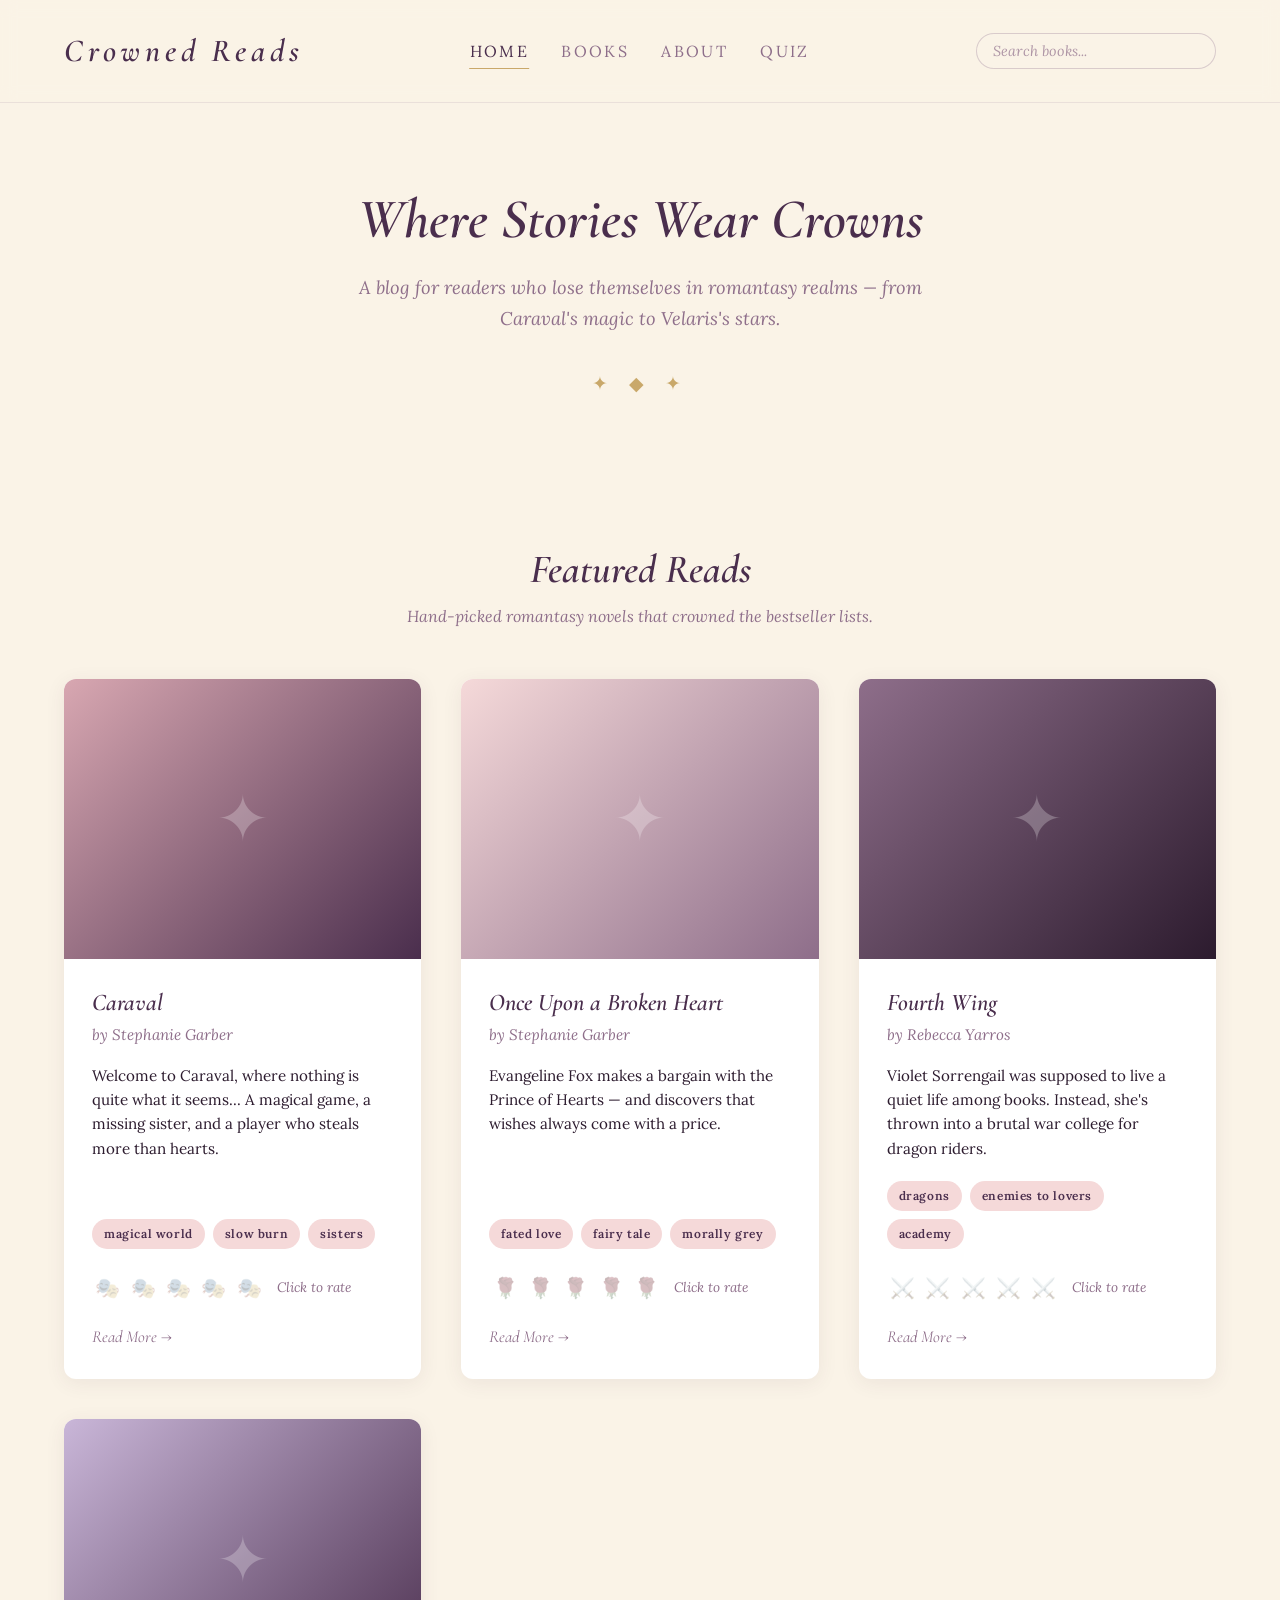
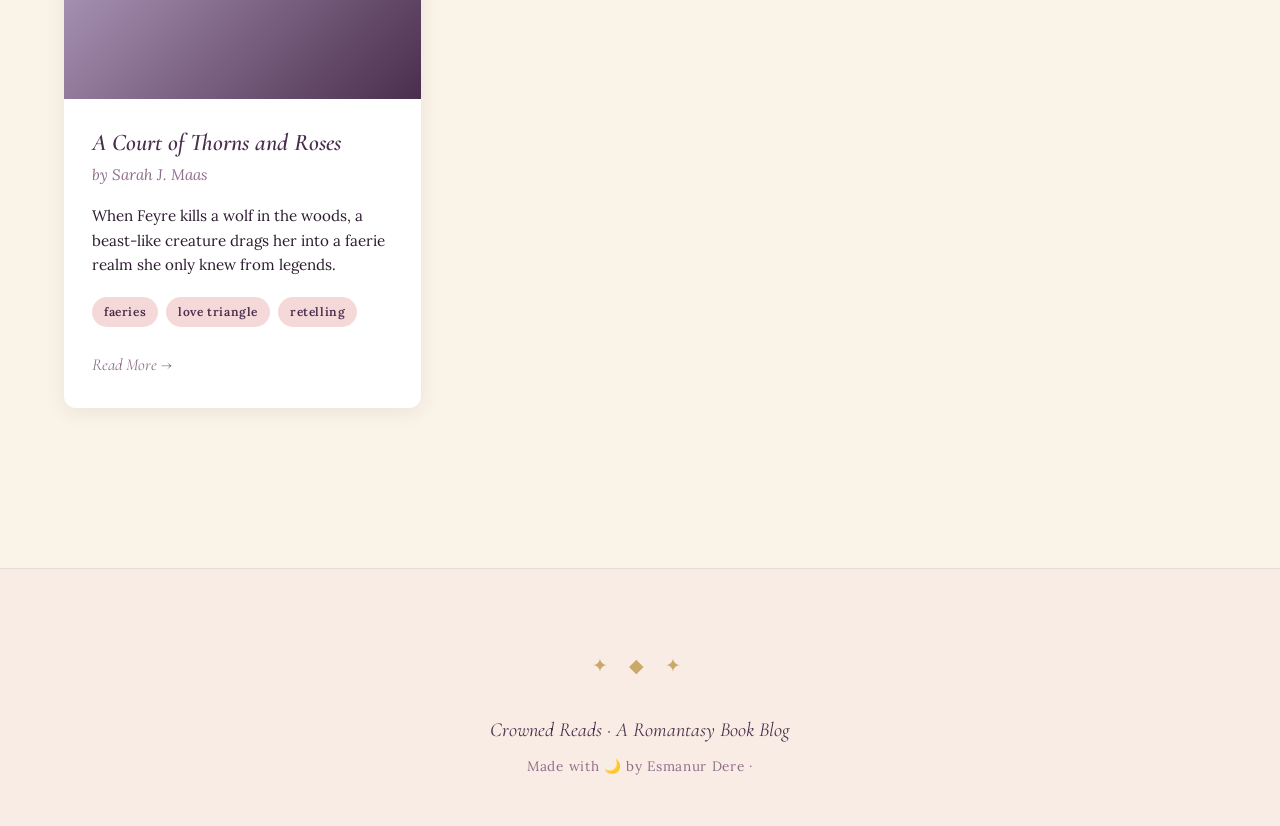
==== commit ba0aaea5: "Stage 4.3: Add live search.Book page yapılmadı." ====
--- a/index.html
+++ b/index.html
@@ -32,6 +32,16 @@
           <li><a href="quiz.html" class="main-nav__link">Quiz</a></li>
         </ul>
       </nav>
+      <div class="search">
+  <input
+    type="text"
+    class="search__input"
+    id="search-input"
+    placeholder="Search books..."
+    autocomplete="off"
+  />
+  <div class="search__results" id="search-results" hidden></div>
+</div>
     </div>
   </header>
 
--- a/css/main.css
+++ b/css/main.css
@@ -169,6 +169,131 @@
   max-width: 600px;
   margin: 0 auto 2rem;
   font-style: italic;
+}
+
+.search {
+  position: relative;
+  width: 240px;
+}
+.search__input {
+  width: 100%;
+  padding: 0.5rem 1rem;
+  border: 1px solid rgba(142, 110, 138, 0.3);
+  border-radius: 50px;
+  font-family: "Lora", "Georgia", serif;
+  font-size: 0.9rem;
+  background-color: rgba(250, 243, 231, 0.7);
+  color: #2C1B2E;
+  outline: none;
+  -webkit-transition: border-color 0.3s ease, -webkit-box-shadow 0.3s ease;
+  transition: border-color 0.3s ease, -webkit-box-shadow 0.3s ease;
+  transition: border-color 0.3s ease, box-shadow 0.3s ease;
+  transition: border-color 0.3s ease, box-shadow 0.3s ease, -webkit-box-shadow 0.3s ease;
+}
+.search__input::-webkit-input-placeholder {
+  color: rgba(142, 110, 138, 0.7);
+  font-style: italic;
+}
+.search__input::-moz-placeholder {
+  color: rgba(142, 110, 138, 0.7);
+  font-style: italic;
+}
+.search__input:-ms-input-placeholder {
+  color: rgba(142, 110, 138, 0.7);
+  font-style: italic;
+}
+.search__input::-ms-input-placeholder {
+  color: rgba(142, 110, 138, 0.7);
+  font-style: italic;
+}
+.search__input::placeholder {
+  color: rgba(142, 110, 138, 0.7);
+  font-style: italic;
+}
+.search__input:focus {
+  border-color: #C9A86A;
+  -webkit-box-shadow: 0 0 0 3px rgba(201, 168, 106, 0.15);
+          box-shadow: 0 0 0 3px rgba(201, 168, 106, 0.15);
+}
+.search__results {
+  position: absolute;
+  top: calc(100% + 8px);
+  left: 0;
+  right: 0;
+  background-color: white;
+  border-radius: 12px;
+  -webkit-box-shadow: 0 6px 24px rgba(74, 46, 77, 0.15);
+          box-shadow: 0 6px 24px rgba(74, 46, 77, 0.15);
+  max-height: 400px;
+  overflow-y: auto;
+  z-index: 200;
+}
+.search__result {
+  display: -webkit-box;
+  display: -ms-flexbox;
+  display: flex;
+  -webkit-box-align: center;
+      -ms-flex-align: center;
+          align-items: center;
+  gap: 0.75rem;
+  padding: 0.75rem 1rem;
+  text-decoration: none;
+  color: #2C1B2E;
+  border-bottom: 1px solid rgba(142, 110, 138, 0.1);
+  -webkit-transition: background-color 0.2s ease;
+  transition: background-color 0.2s ease;
+}
+.search__result:last-child {
+  border-bottom: none;
+}
+.search__result:hover {
+  background-color: rgba(245, 217, 217, 0.3);
+}
+.search__result-cover {
+  width: 40px;
+  height: 56px;
+  border-radius: 4px;
+  -ms-flex-negative: 0;
+      flex-shrink: 0;
+  background: linear-gradient(135deg, #D8A7B1 0%, #4A2E4D 100%);
+  display: -webkit-box;
+  display: -ms-flexbox;
+  display: flex;
+  -webkit-box-align: center;
+      -ms-flex-align: center;
+          align-items: center;
+  -webkit-box-pack: center;
+      -ms-flex-pack: center;
+          justify-content: center;
+  color: white;
+  font-size: 1rem;
+}
+.search__result-info {
+  -webkit-box-flex: 1;
+      -ms-flex: 1;
+          flex: 1;
+  min-width: 0;
+}
+.search__result-title {
+  font-family: "Cormorant Garamond", "Georgia", serif;
+  font-style: italic;
+  font-weight: 600;
+  color: #4A2E4D;
+  font-size: 1rem;
+  line-height: 1.2;
+  margin-bottom: 0.15rem;
+}
+.search__result-author {
+  font-size: 0.8rem;
+  color: #8E6E8A;
+  font-style: italic;
+}
+.search__no-results {
+  padding: 1rem;
+  text-align: center;
+  color: #8E6E8A;
+  font-style: italic;
+  font-size: 0.9rem;
 }
 
 .section-title {
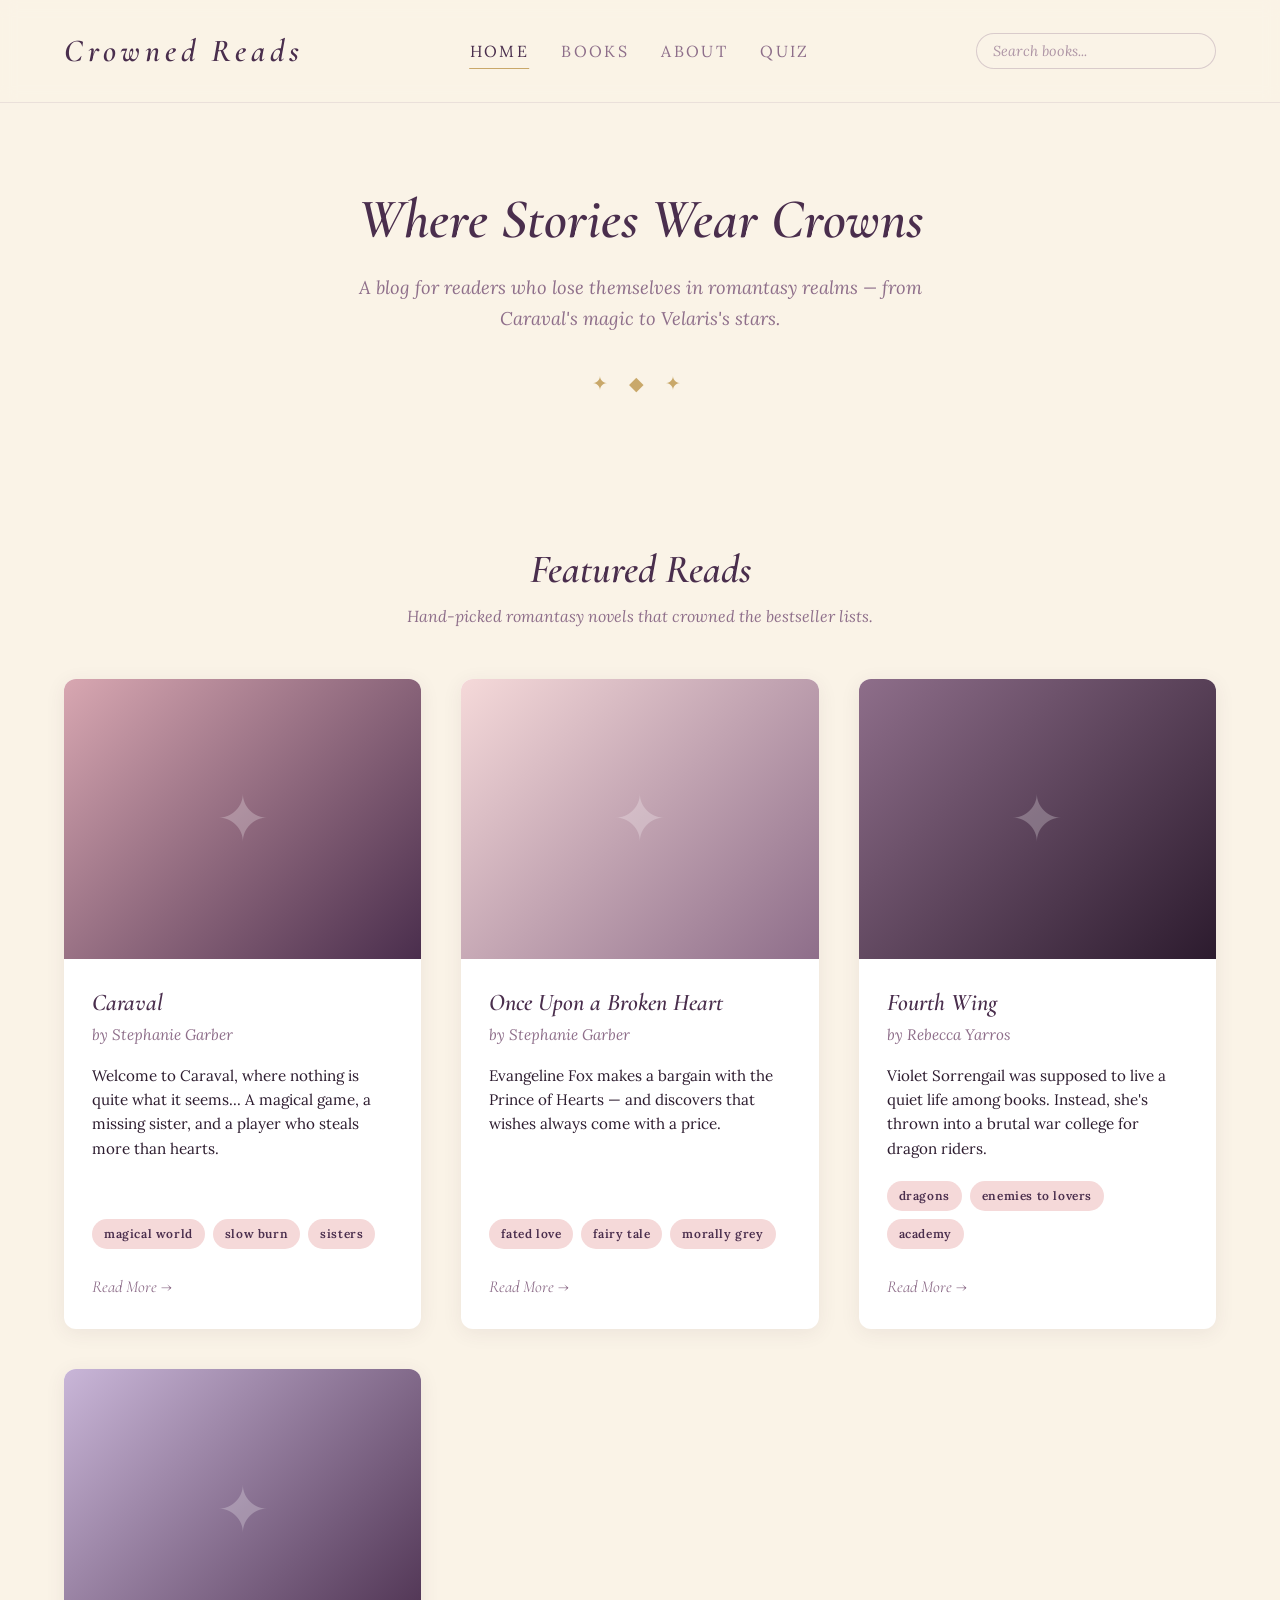
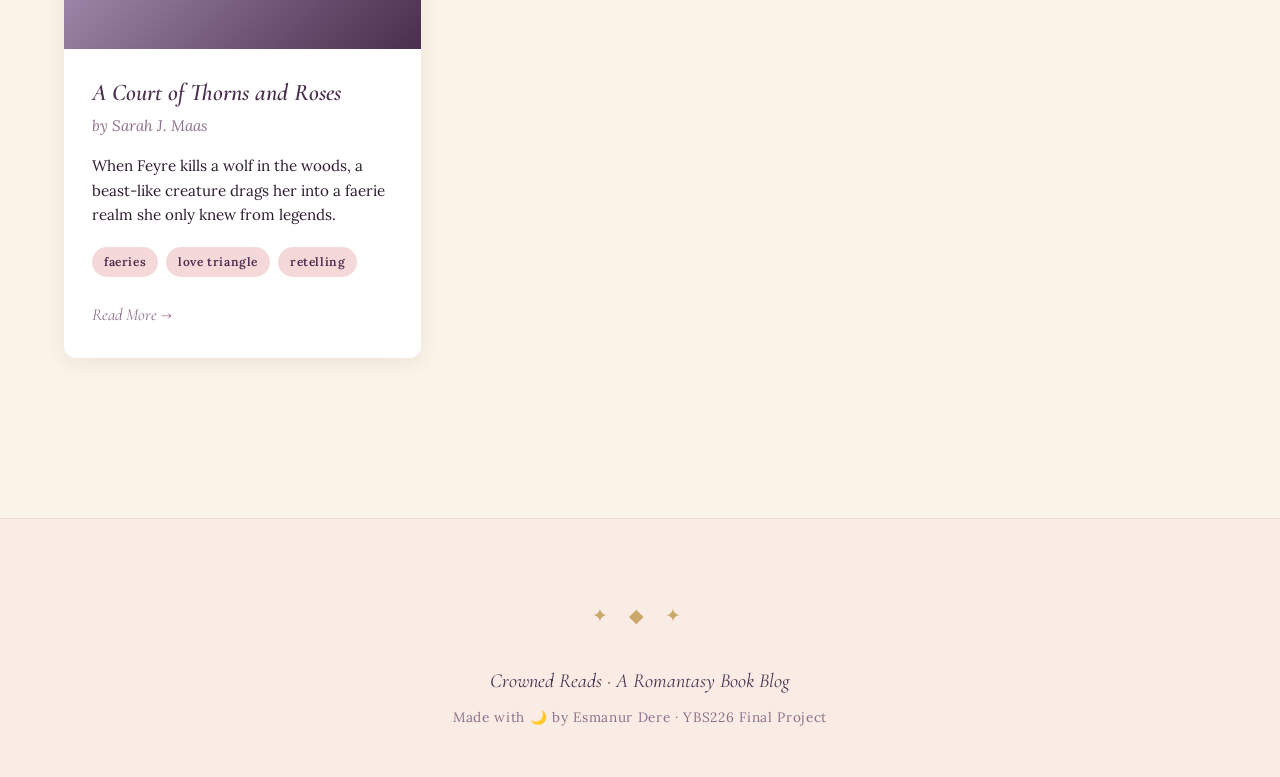
==== commit 5fdc33bf: "Stage 4.6: Fix search routing, rating display in comments, clean home page" ====
--- a/index.html
+++ b/index.html
@@ -5,14 +5,12 @@
   <meta name="viewport" content="width=device-width, initial-scale=1.0" />
   <title>Crowned Reads — A Romantasy Book Blog</title>
 
-  <!-- Google Fonts -->
   <link rel="preconnect" href="https://fonts.googleapis.com" />
   <link rel="preconnect" href="https://fonts.gstatic.com" crossorigin />
   <link
     href="https://fonts.googleapis.com/css2?family=Cormorant+Garamond:ital,wght@0,400;0,600;1,400;1,600&family=Lora:wght@400;600&display=swap"
     rel="stylesheet"
   />
-
   <link rel="stylesheet" href="css/main.css" />
 </head>
 
@@ -27,21 +25,21 @@
       <nav class="main-nav">
         <ul class="main-nav__list">
           <li><a href="index.html" class="main-nav__link main-nav__link--active">Home</a></li>
-          <li><a href="book.html" class="main-nav__link">Books</a></li>
+          <li><a href="book.html?id=caraval" class="main-nav__link">Books</a></li>
           <li><a href="about.html" class="main-nav__link">About</a></li>
           <li><a href="quiz.html" class="main-nav__link">Quiz</a></li>
         </ul>
       </nav>
       <div class="search">
-  <input
-    type="text"
-    class="search__input"
-    id="search-input"
-    placeholder="Search books..."
-    autocomplete="off"
-  />
-  <div class="search__results" id="search-results" hidden></div>
-</div>
+        <input
+          type="text"
+          class="search__input"
+          id="search-input"
+          placeholder="Search books..."
+          autocomplete="off"
+        />
+        <div class="search__results" id="search-results" hidden></div>
+      </div>
     </div>
   </header>
 
@@ -84,15 +82,7 @@
               <span class="tag">slow burn</span>
               <span class="tag">sisters</span>
             </div>
-            <div class="book-rating" data-icon="🎭" data-book="caraval">
-  <button class="rating-icon" data-value="1" aria-label="Rate 1 of 5">🎭</button>
-  <button class="rating-icon" data-value="2" aria-label="Rate 2 of 5">🎭</button>
-  <button class="rating-icon" data-value="3" aria-label="Rate 3 of 5">🎭</button>
-  <button class="rating-icon" data-value="4" aria-label="Rate 4 of 5">🎭</button>
-  <button class="rating-icon" data-value="5" aria-label="Rate 5 of 5">🎭</button>
-  <span class="rating-text">Click to rate</span>
-            </div>
-            <a href="book.html" class="book-card__link">Read More →</a>
+            <a href="book.html?id=caraval" class="book-card__link">Read More →</a>
           </div>
         </article>
 
@@ -113,15 +103,7 @@
               <span class="tag">fairy tale</span>
               <span class="tag">morally grey</span>
             </div>
-            <div class="book-rating" data-icon="🌹" data-book="once-upon">
-  <button class="rating-icon" data-value="1" aria-label="Rate 1 of 5">🌹</button>
-  <button class="rating-icon" data-value="2" aria-label="Rate 2 of 5">🌹</button>
-  <button class="rating-icon" data-value="3" aria-label="Rate 3 of 5">🌹</button>
-  <button class="rating-icon" data-value="4" aria-label="Rate 4 of 5">🌹</button>
-  <button class="rating-icon" data-value="5" aria-label="Rate 5 of 5">🌹</button>
-  <span class="rating-text">Click to rate</span>
-</div>
-            <a href="book.html" class="book-card__link">Read More →</a>
+            <a href="book.html?id=once-upon" class="book-card__link">Read More →</a>
           </div>
         </article>
 
@@ -142,15 +124,7 @@
               <span class="tag">enemies to lovers</span>
               <span class="tag">academy</span>
             </div>
-            <div class="book-rating" data-icon="⚔️" data-book="fourth-wing">
-  <button class="rating-icon" data-value="1" aria-label="Rate 1 of 5">⚔️</button>
-  <button class="rating-icon" data-value="2" aria-label="Rate 2 of 5">⚔️</button>
-  <button class="rating-icon" data-value="3" aria-label="Rate 3 of 5">⚔️</button>
-  <button class="rating-icon" data-value="4" aria-label="Rate 4 of 5">⚔️</button>
-  <button class="rating-icon" data-value="5" aria-label="Rate 5 of 5">⚔️</button>
-  <span class="rating-text">Click to rate</span>
-</div>
-            <a href="book.html" class="book-card__link">Read More →</a>
+            <a href="book.html?id=fourth-wing" class="book-card__link">Read More →</a>
           </div>
         </article>
 
@@ -171,7 +145,7 @@
               <span class="tag">love triangle</span>
               <span class="tag">retelling</span>
             </div>
-            <a href="book.html" class="book-card__link">Read More →</a>
+            <a href="book.html?id=acotar" class="book-card__link">Read More →</a>
           </div>
         </article>
 
@@ -187,7 +161,7 @@
         Crowned Reads · A Romantasy Book Blog
       </p>
       <p class="site-footer__credit">
-        Made with 🌙 by Esmanur Dere ·
+        Made with 🌙 by Esmanur Dere · YBS226 Final Project
       </p>
     </div>
   </footer>
--- a/css/main.css
+++ b/css/main.css
@@ -790,6 +790,284 @@
   color: #8E6E8A;
 }
 
+.comment-form {
+  background-color: rgba(245, 217, 217, 0.25);
+  border: 1px solid rgba(142, 110, 138, 0.2);
+  border-radius: 12px;
+  padding: 1.75rem;
+  margin-bottom: 2.5rem;
+}
+.comment-form__row {
+  margin-bottom: 1rem;
+}
+.comment-form__row:last-child {
+  margin-bottom: 0;
+}
+.comment-form__row--actions {
+  display: -webkit-box;
+  display: -ms-flexbox;
+  display: flex;
+  -webkit-box-pack: justify;
+      -ms-flex-pack: justify;
+          justify-content: space-between;
+  -webkit-box-align: center;
+      -ms-flex-align: center;
+          align-items: center;
+  -ms-flex-wrap: wrap;
+      flex-wrap: wrap;
+  gap: 1rem;
+}
+.comment-form__input, .comment-form__textarea {
+  width: 100%;
+  padding: 0.75rem 1rem;
+  font-family: "Lora", "Georgia", serif;
+  font-size: 1rem;
+  color: #2C1B2E;
+  background-color: white;
+  border: 1px solid rgba(142, 110, 138, 0.3);
+  border-radius: 6px;
+  outline: none;
+  -webkit-transition: border-color 0.3s ease;
+  transition: border-color 0.3s ease;
+}
+.comment-form__input::-webkit-input-placeholder, .comment-form__textarea::-webkit-input-placeholder {
+  color: rgba(142, 110, 138, 0.7);
+  font-style: italic;
+}
+.comment-form__input::-moz-placeholder, .comment-form__textarea::-moz-placeholder {
+  color: rgba(142, 110, 138, 0.7);
+  font-style: italic;
+}
+.comment-form__input:-ms-input-placeholder, .comment-form__textarea:-ms-input-placeholder {
+  color: rgba(142, 110, 138, 0.7);
+  font-style: italic;
+}
+.comment-form__input::-ms-input-placeholder, .comment-form__textarea::-ms-input-placeholder {
+  color: rgba(142, 110, 138, 0.7);
+  font-style: italic;
+}
+.comment-form__input::placeholder, .comment-form__textarea::placeholder {
+  color: rgba(142, 110, 138, 0.7);
+  font-style: italic;
+}
+.comment-form__input:focus, .comment-form__textarea:focus {
+  border-color: #C9A86A;
+}
+.comment-form__textarea {
+  resize: vertical;
+  min-height: 90px;
+  font-family: "Lora", "Georgia", serif;
+}
+.comment-form__hint {
+  color: #8E6E8A;
+  font-style: italic;
+  font-size: 0.85rem;
+  margin: 0;
+}
+.comment-form__hint code {
+  background-color: rgba(142, 110, 138, 0.15);
+  padding: 0.1rem 0.4rem;
+  border-radius: 4px;
+  font-family: monospace;
+  font-size: 0.8rem;
+  color: #4A2E4D;
+}
+.comment-form__button {
+  background: linear-gradient(135deg, #D8A7B1 0%, #4A2E4D 100%);
+  color: white;
+  border: none;
+  padding: 0.7rem 2rem;
+  font-family: "Cormorant Garamond", "Georgia", serif;
+  font-style: italic;
+  font-size: 1.05rem;
+  border-radius: 50px;
+  cursor: pointer;
+  -webkit-box-shadow: 0 4px 20px rgba(74, 46, 77, 0.08);
+          box-shadow: 0 4px 20px rgba(74, 46, 77, 0.08);
+  -webkit-transition: -webkit-transform 0.3s ease, -webkit-box-shadow 0.3s ease;
+  transition: -webkit-transform 0.3s ease, -webkit-box-shadow 0.3s ease;
+  transition: transform 0.3s ease, box-shadow 0.3s ease;
+  transition: transform 0.3s ease, box-shadow 0.3s ease, -webkit-transform 0.3s ease, -webkit-box-shadow 0.3s ease;
+  -ms-flex-item-align: end;
+      align-self: flex-end;
+}
+.comment-form__button:hover {
+  -webkit-transform: translateY(-2px);
+          transform: translateY(-2px);
+  -webkit-box-shadow: 0 6px 24px rgba(74, 46, 77, 0.15);
+          box-shadow: 0 6px 24px rgba(74, 46, 77, 0.15);
+}
+
+.comment--spoiler {
+  position: relative;
+}
+.comment--spoiler .comment__text {
+  -webkit-filter: blur(6px);
+          filter: blur(6px);
+  -webkit-user-select: none;
+     -moz-user-select: none;
+      -ms-user-select: none;
+          user-select: none;
+  -webkit-transition: -webkit-filter 0.4s ease;
+  transition: -webkit-filter 0.4s ease;
+  transition: filter 0.4s ease;
+  transition: filter 0.4s ease, -webkit-filter 0.4s ease;
+  cursor: pointer;
+}
+.comment--spoiler::before {
+  content: "⚠ Click to reveal spoiler";
+  position: absolute;
+  top: 50%;
+  left: 50%;
+  -webkit-transform: translate(-50%, -50%);
+          transform: translate(-50%, -50%);
+  font-family: "Cormorant Garamond", "Georgia", serif;
+  font-style: italic;
+  font-size: 1.1rem;
+  color: #4A2E4D;
+  background-color: rgba(250, 243, 231, 0.95);
+  padding: 0.5rem 1.25rem;
+  border-radius: 50px;
+  border: 1px solid #C9A86A;
+  pointer-events: none;
+  z-index: 2;
+  -webkit-transition: opacity 0.3s ease;
+  transition: opacity 0.3s ease;
+}
+.comment--spoiler--revealed .comment__text {
+  -webkit-filter: blur(0);
+          filter: blur(0);
+  cursor: default;
+}
+.comment--spoiler--revealed::before {
+  opacity: 0;
+}
+
+.book-selector {
+  display: -webkit-box;
+  display: -ms-flexbox;
+  display: flex;
+  -ms-flex-wrap: wrap;
+      flex-wrap: wrap;
+  gap: 0.5rem;
+  margin-bottom: 2.5rem;
+  padding: 0.75rem;
+  background-color: rgba(245, 217, 217, 0.25);
+  border-radius: 50px;
+  -webkit-box-pack: center;
+      -ms-flex-pack: center;
+          justify-content: center;
+}
+.book-selector__link {
+  padding: 0.5rem 1.15rem;
+  border-radius: 50px;
+  font-family: "Lora", "Georgia", serif;
+  font-size: 0.9rem;
+  color: #8E6E8A;
+  text-decoration: none;
+  -webkit-transition: all 0.3s ease;
+  transition: all 0.3s ease;
+  white-space: nowrap;
+}
+.book-selector__link:hover {
+  background-color: white;
+  color: #4A2E4D;
+}
+.book-selector__link--active {
+  background-color: #4A2E4D;
+  color: white;
+}
+.book-selector__link--active:hover {
+  background-color: #4A2E4D;
+  color: white;
+}
+
+.book-rating {
+  display: -webkit-box;
+  display: -ms-flexbox;
+  display: flex;
+  -webkit-box-align: center;
+      -ms-flex-align: center;
+          align-items: center;
+  gap: 0.25rem;
+  -ms-flex-wrap: wrap;
+      flex-wrap: wrap;
+}
+.book-rating--form {
+  margin-top: 0.5rem;
+}
+
+.rating-icon {
+  background: none;
+  border: none;
+  cursor: pointer;
+  font-size: 1.4rem;
+  padding: 0.15rem 0.25rem;
+  opacity: 0.3;
+  -webkit-filter: grayscale(60%);
+          filter: grayscale(60%);
+  -webkit-transition: opacity 0.2s ease, -webkit-transform 0.2s ease, -webkit-filter 0.2s ease;
+  transition: opacity 0.2s ease, -webkit-transform 0.2s ease, -webkit-filter 0.2s ease;
+  transition: opacity 0.2s ease, transform 0.2s ease, filter 0.2s ease;
+  transition: opacity 0.2s ease, transform 0.2s ease, filter 0.2s ease, -webkit-transform 0.2s ease, -webkit-filter 0.2s ease;
+  font-family: inherit;
+}
+.rating-icon:hover {
+  -webkit-transform: scale(1.2);
+          transform: scale(1.2);
+}
+.rating-icon--filled {
+  opacity: 1;
+  -webkit-filter: grayscale(0%);
+          filter: grayscale(0%);
+}
+.rating-icon--preview {
+  opacity: 0.7;
+  -webkit-filter: grayscale(20%);
+          filter: grayscale(20%);
+}
+
+.rating-text {
+  margin-left: 0.5rem;
+  font-size: 0.85rem;
+  font-style: italic;
+  color: #8E6E8A;
+}
+
+.comment-form__label {
+  display: block;
+  font-family: "Lora", "Georgia", serif;
+  font-size: 0.95rem;
+  color: #4A2E4D;
+  margin-bottom: 0.5rem;
+  font-weight: 600;
+}
+
+.comment__rating {
+  margin-bottom: 0.5rem;
+  font-size: 1rem;
+  letter-spacing: 0.1em;
+}
+
+.comment__rating {
+  display: inline-block;
+  margin-bottom: 0.75rem;
+  font-size: 1.15rem;
+  letter-spacing: 0.15em;
+  padding: 0.3rem 0.85rem;
+  background-color: rgba(245, 217, 217, 0.45);
+  border-radius: 50px;
+  border: 1px solid rgba(201, 168, 106, 0.4);
+}
+.comment__rating-score {
+  font-family: "Lora", "Georgia", serif;
+  font-size: 0.8rem;
+  font-style: italic;
+  color: #8E6E8A;
+  letter-spacing: normal;
+  margin-left: 0.35rem;
+}
+
 .site-footer {
   background-color: rgba(245, 217, 217, 0.3);
   border-top: 1px solid rgba(142, 110, 138, 0.15);
@@ -951,4 +1229,142 @@
     -webkit-transform: translateY(0);
             transform: translateY(0);
   }
+}
+.contact {
+  padding: 4rem 0 5rem;
+  background-color: rgba(201, 182, 216, 0.15);
+  border-top: 1px solid rgba(142, 110, 138, 0.15);
+  border-bottom: 1px solid rgba(142, 110, 138, 0.15);
+  margin-top: 4rem;
+}
+.contact__inner {
+  max-width: 640px;
+  margin: 0 auto;
+  text-align: center;
+}
+.contact__title {
+  font-size: 2.5rem;
+  margin-bottom: 0.75rem;
+}
+.contact__lead {
+  font-size: 1.05rem;
+  font-style: italic;
+  color: #8E6E8A;
+  line-height: 1.7;
+  margin-bottom: 1rem;
+}
+
+.contact-form {
+  text-align: left;
+  background-color: white;
+  border-radius: 12px;
+  padding: 2rem;
+  -webkit-box-shadow: 0 4px 20px rgba(74, 46, 77, 0.08);
+          box-shadow: 0 4px 20px rgba(74, 46, 77, 0.08);
+  border: 1px solid rgba(201, 168, 106, 0.3);
+}
+.contact-form__row {
+  margin-bottom: 1.25rem;
+}
+.contact-form__row:last-child {
+  margin-bottom: 0;
+}
+.contact-form__row--submit {
+  text-align: center;
+  margin-top: 1.5rem;
+}
+.contact-form__label {
+  display: block;
+  font-family: "Lora", "Georgia", serif;
+  font-size: 0.9rem;
+  font-weight: 600;
+  color: #4A2E4D;
+  margin-bottom: 0.5rem;
+  letter-spacing: 0.05em;
+}
+.contact-form__input, .contact-form__textarea {
+  width: 100%;
+  padding: 0.75rem 1rem;
+  font-family: "Lora", "Georgia", serif;
+  font-size: 1rem;
+  color: #2C1B2E;
+  background-color: rgba(250, 243, 231, 0.5);
+  border: 1px solid rgba(142, 110, 138, 0.25);
+  border-radius: 6px;
+  outline: none;
+  -webkit-transition: border-color 0.3s ease, -webkit-box-shadow 0.3s ease;
+  transition: border-color 0.3s ease, -webkit-box-shadow 0.3s ease;
+  transition: border-color 0.3s ease, box-shadow 0.3s ease;
+  transition: border-color 0.3s ease, box-shadow 0.3s ease, -webkit-box-shadow 0.3s ease;
+}
+.contact-form__input::-webkit-input-placeholder, .contact-form__textarea::-webkit-input-placeholder {
+  color: rgba(142, 110, 138, 0.6);
+  font-style: italic;
+}
+.contact-form__input::-moz-placeholder, .contact-form__textarea::-moz-placeholder {
+  color: rgba(142, 110, 138, 0.6);
+  font-style: italic;
+}
+.contact-form__input:-ms-input-placeholder, .contact-form__textarea:-ms-input-placeholder {
+  color: rgba(142, 110, 138, 0.6);
+  font-style: italic;
+}
+.contact-form__input::-ms-input-placeholder, .contact-form__textarea::-ms-input-placeholder {
+  color: rgba(142, 110, 138, 0.6);
+  font-style: italic;
+}
+.contact-form__input::placeholder, .contact-form__textarea::placeholder {
+  color: rgba(142, 110, 138, 0.6);
+  font-style: italic;
+}
+.contact-form__input:focus, .contact-form__textarea:focus {
+  border-color: #C9A86A;
+  -webkit-box-shadow: 0 0 0 3px rgba(201, 168, 106, 0.15);
+          box-shadow: 0 0 0 3px rgba(201, 168, 106, 0.15);
+  background-color: white;
+}
+.contact-form__textarea {
+  resize: vertical;
+  min-height: 110px;
+}
+.contact-form__button {
+  background: linear-gradient(135deg, #D8A7B1 0%, #4A2E4D 100%);
+  color: white;
+  border: none;
+  padding: 0.85rem 2.5rem;
+  font-family: "Cormorant Garamond", "Georgia", serif;
+  font-style: italic;
+  font-size: 1.15rem;
+  letter-spacing: 0.1em;
+  border-radius: 50px;
+  cursor: pointer;
+  -webkit-box-shadow: 0 4px 20px rgba(74, 46, 77, 0.08);
+          box-shadow: 0 4px 20px rgba(74, 46, 77, 0.08);
+  -webkit-transition: -webkit-transform 0.3s ease, -webkit-box-shadow 0.3s ease;
+  transition: -webkit-transform 0.3s ease, -webkit-box-shadow 0.3s ease;
+  transition: transform 0.3s ease, box-shadow 0.3s ease;
+  transition: transform 0.3s ease, box-shadow 0.3s ease, -webkit-transform 0.3s ease, -webkit-box-shadow 0.3s ease;
+}
+.contact-form__button:hover {
+  -webkit-transform: translateY(-2px);
+          transform: translateY(-2px);
+  -webkit-box-shadow: 0 6px 24px rgba(74, 46, 77, 0.15);
+          box-shadow: 0 6px 24px rgba(74, 46, 77, 0.15);
+}
+.contact-form__success {
+  margin-top: 1.5rem;
+  padding: 1.25rem;
+  background-color: rgba(245, 217, 217, 0.4);
+  border-left: 3px solid #C9A86A;
+  border-radius: 6px;
+  text-align: center;
+  font-family: "Cormorant Garamond", "Georgia", serif;
+  font-style: italic;
+  font-size: 1.1rem;
+  color: #4A2E4D;
+  -webkit-animation: fadeIn 0.5s ease;
+          animation: fadeIn 0.5s ease;
+}
+.contact-form__success span {
+  color: #8E6E8A;
 }/*# sourceMappingURL=main.css.map */
